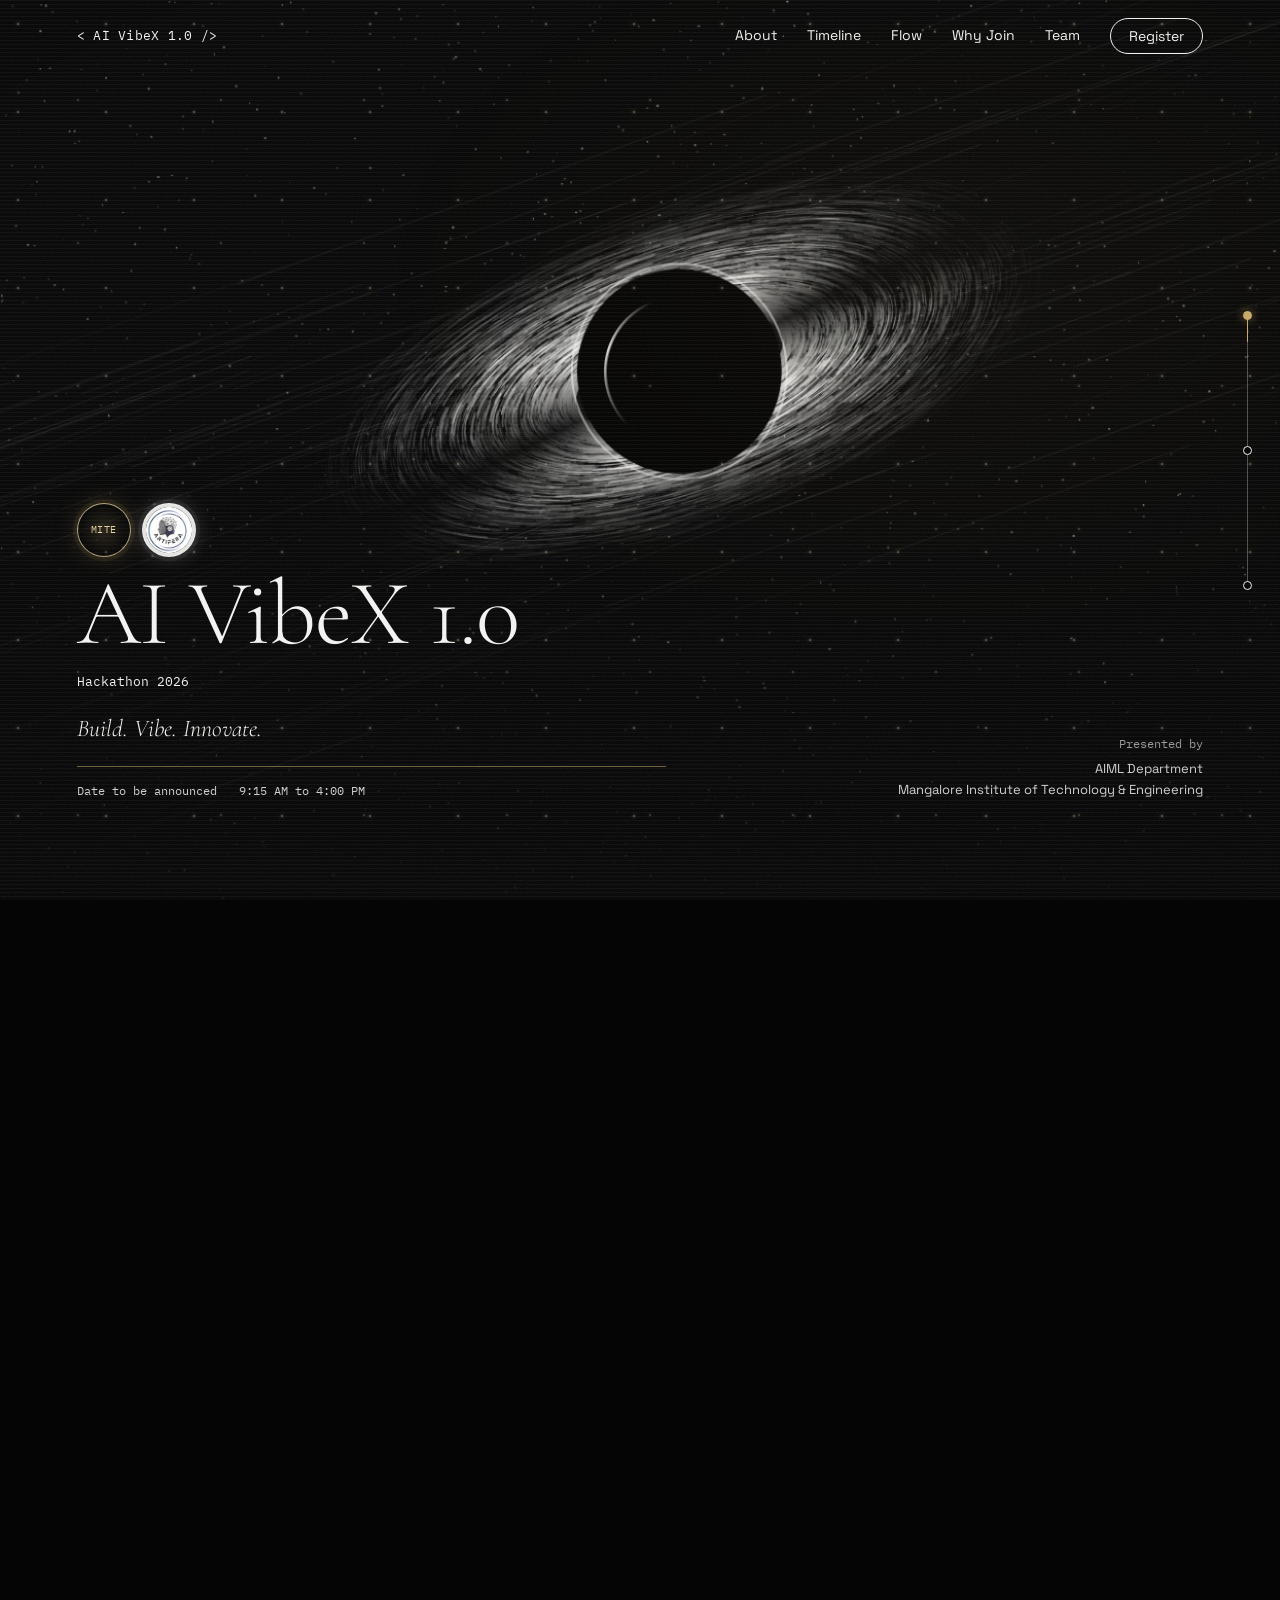
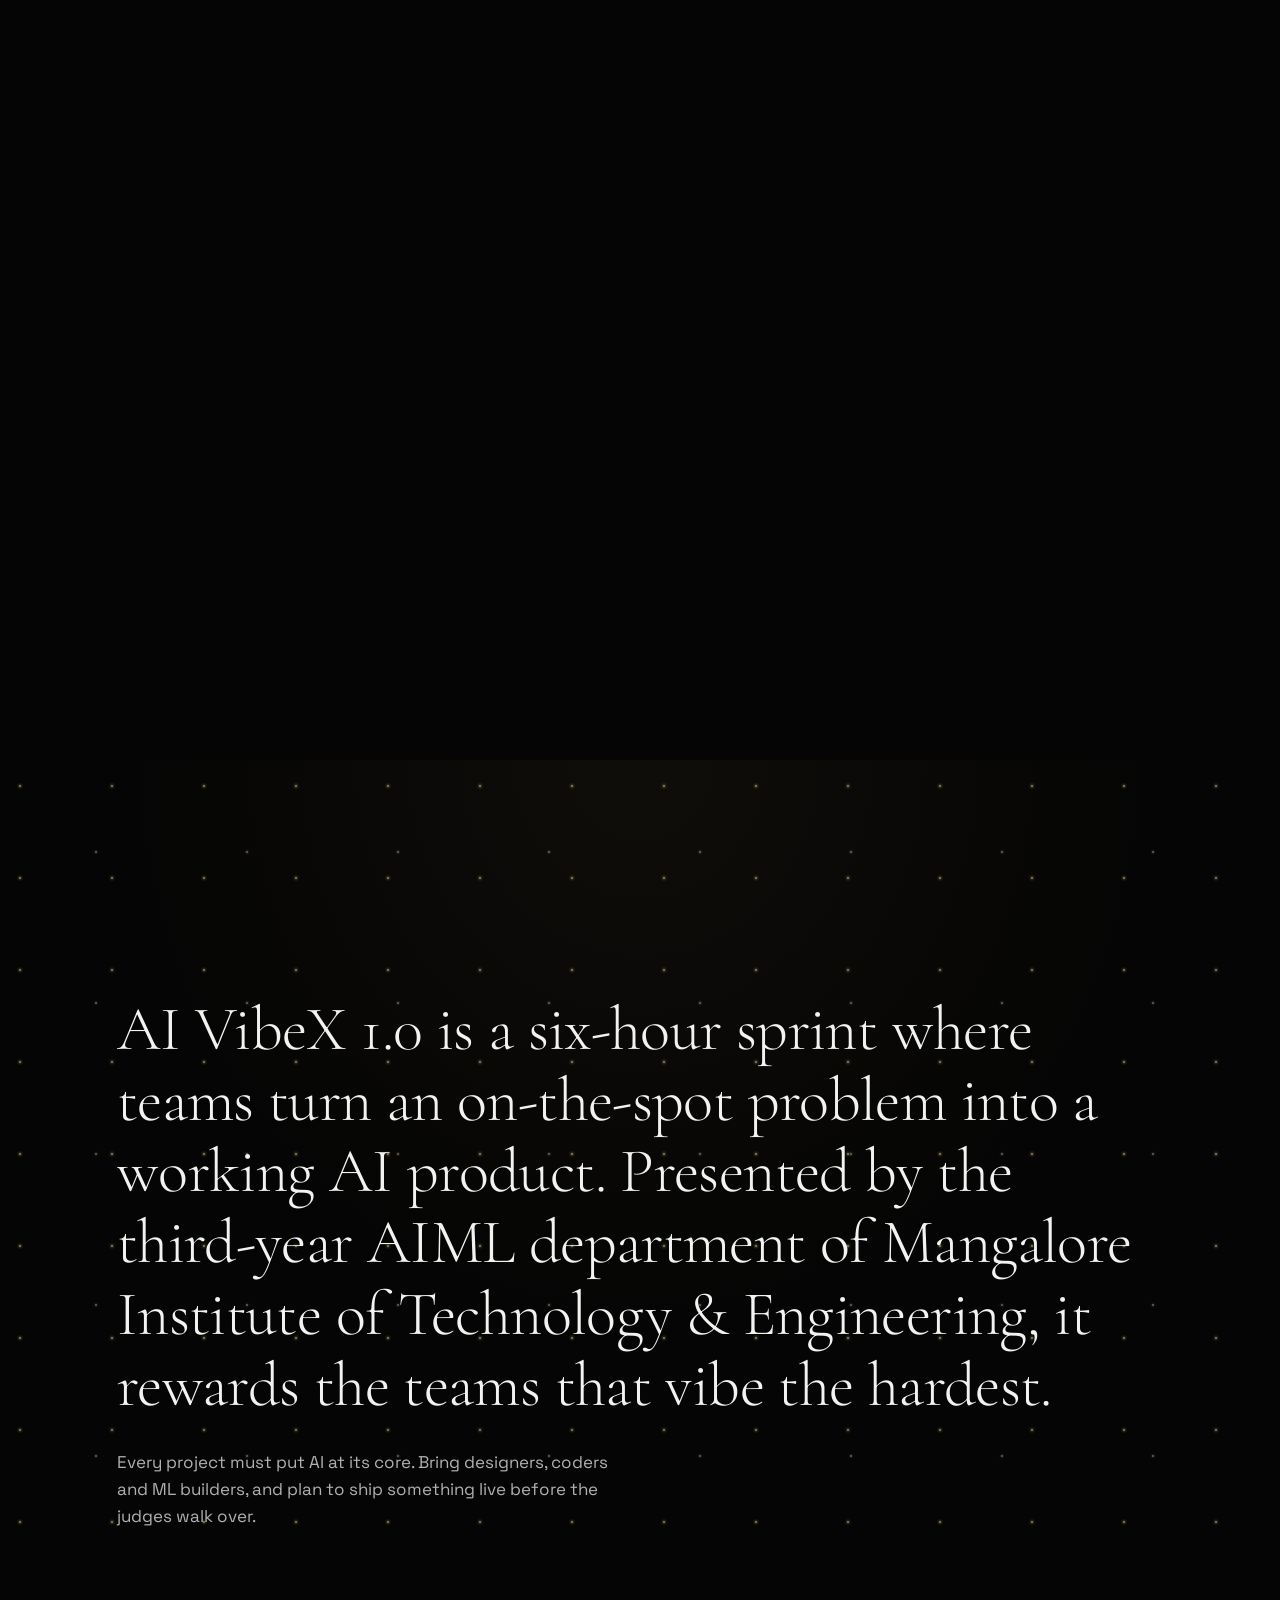
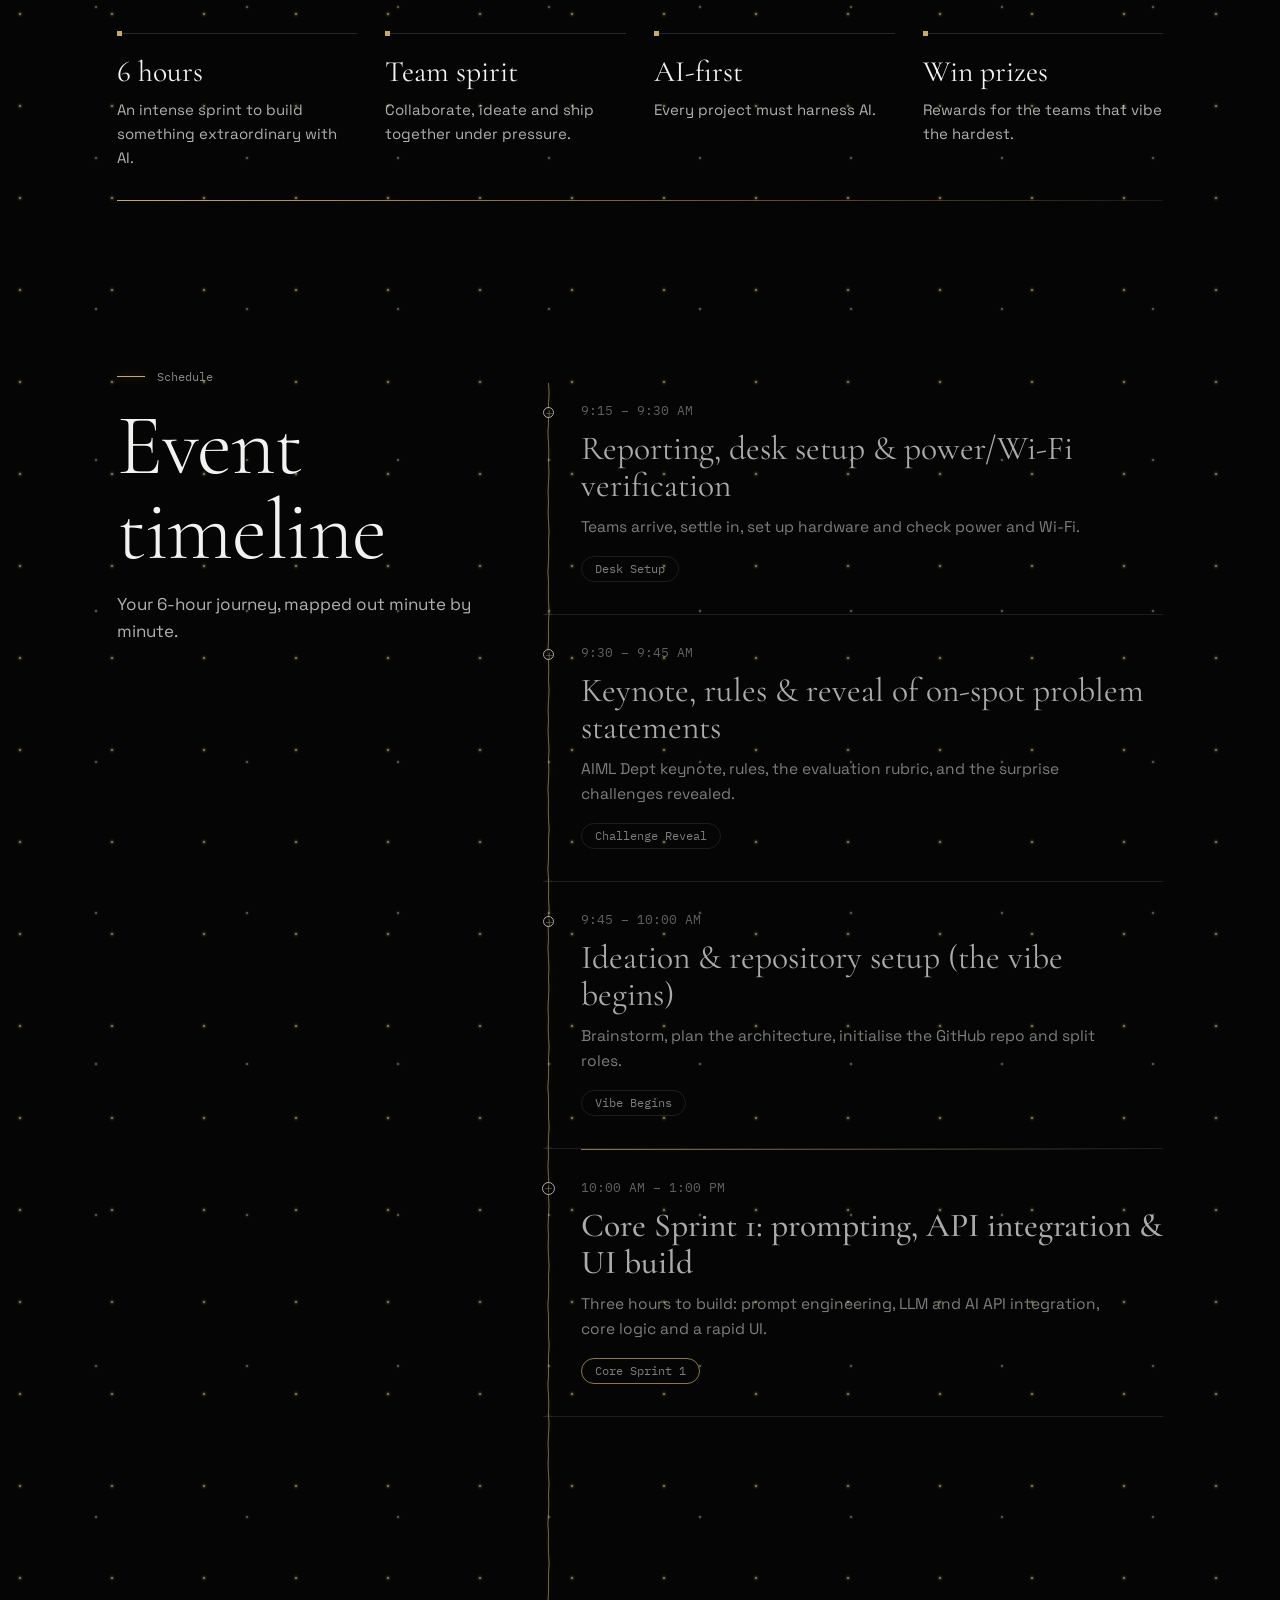
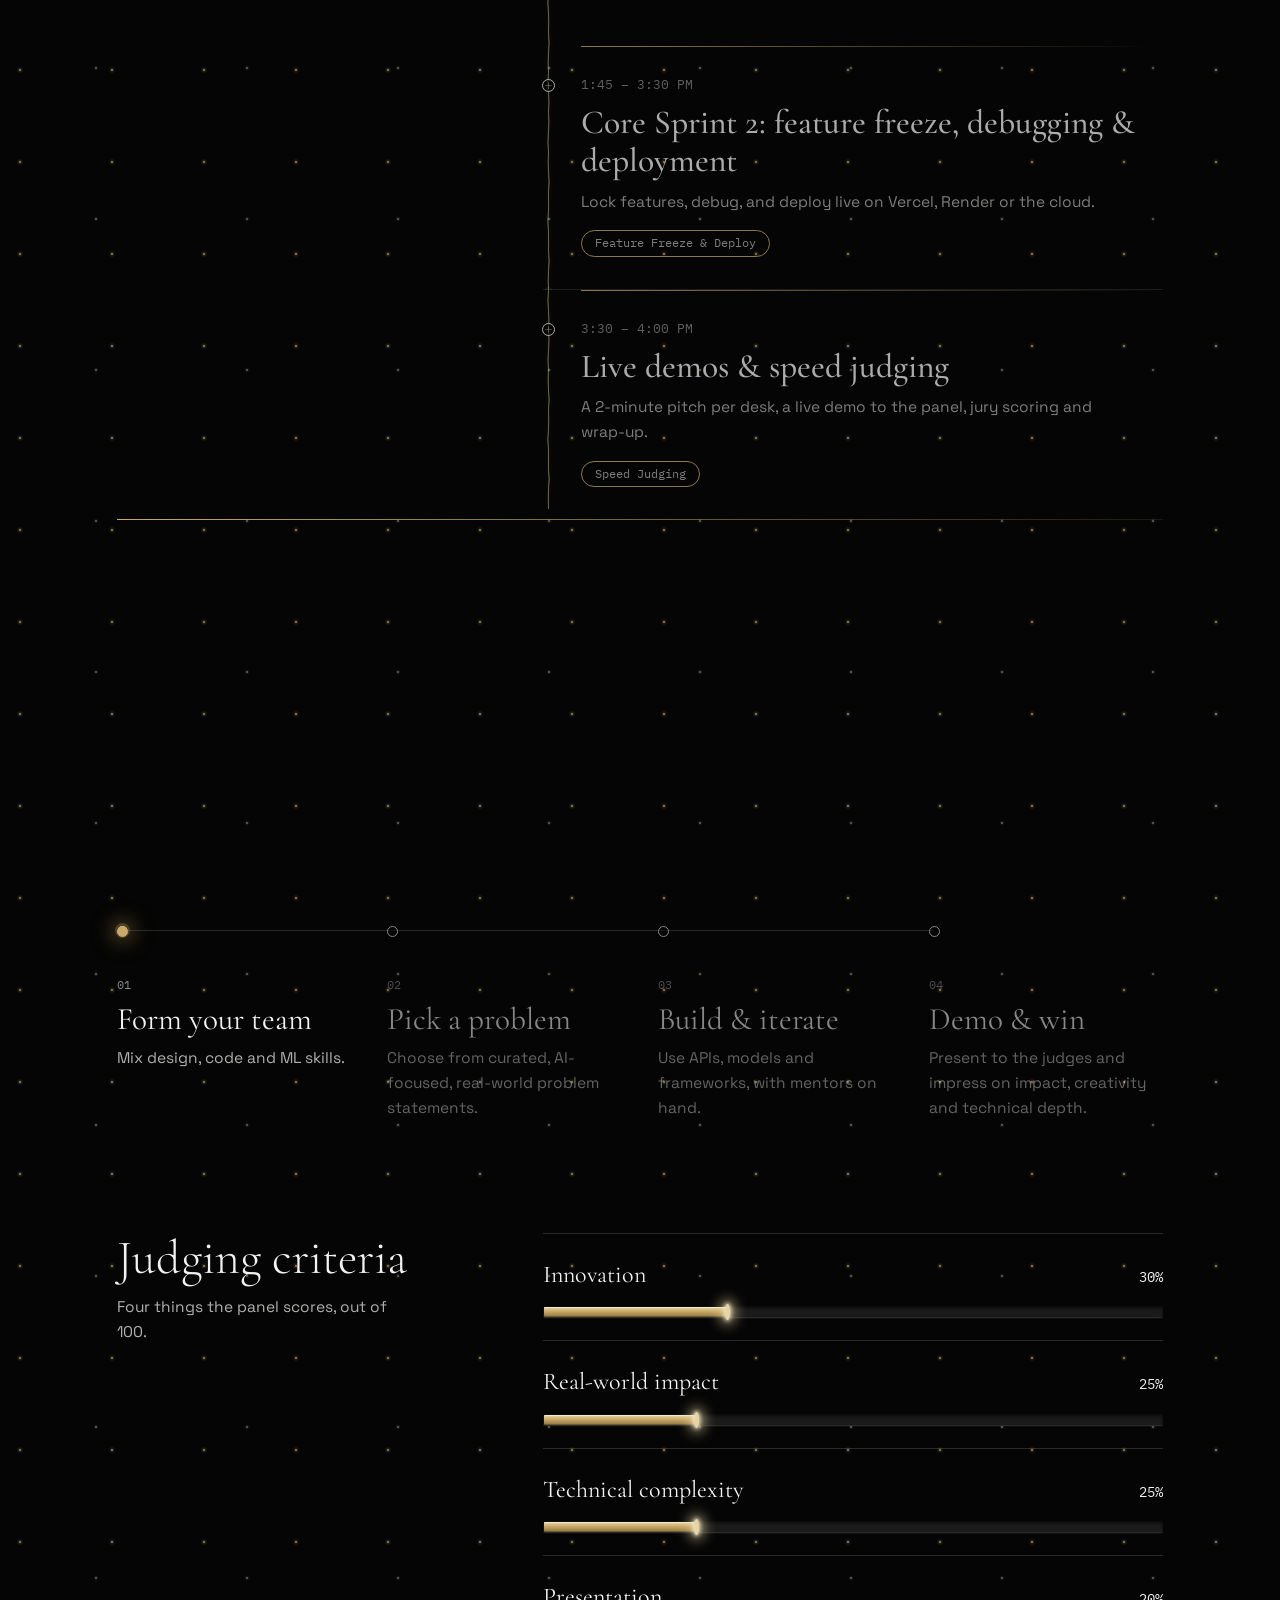
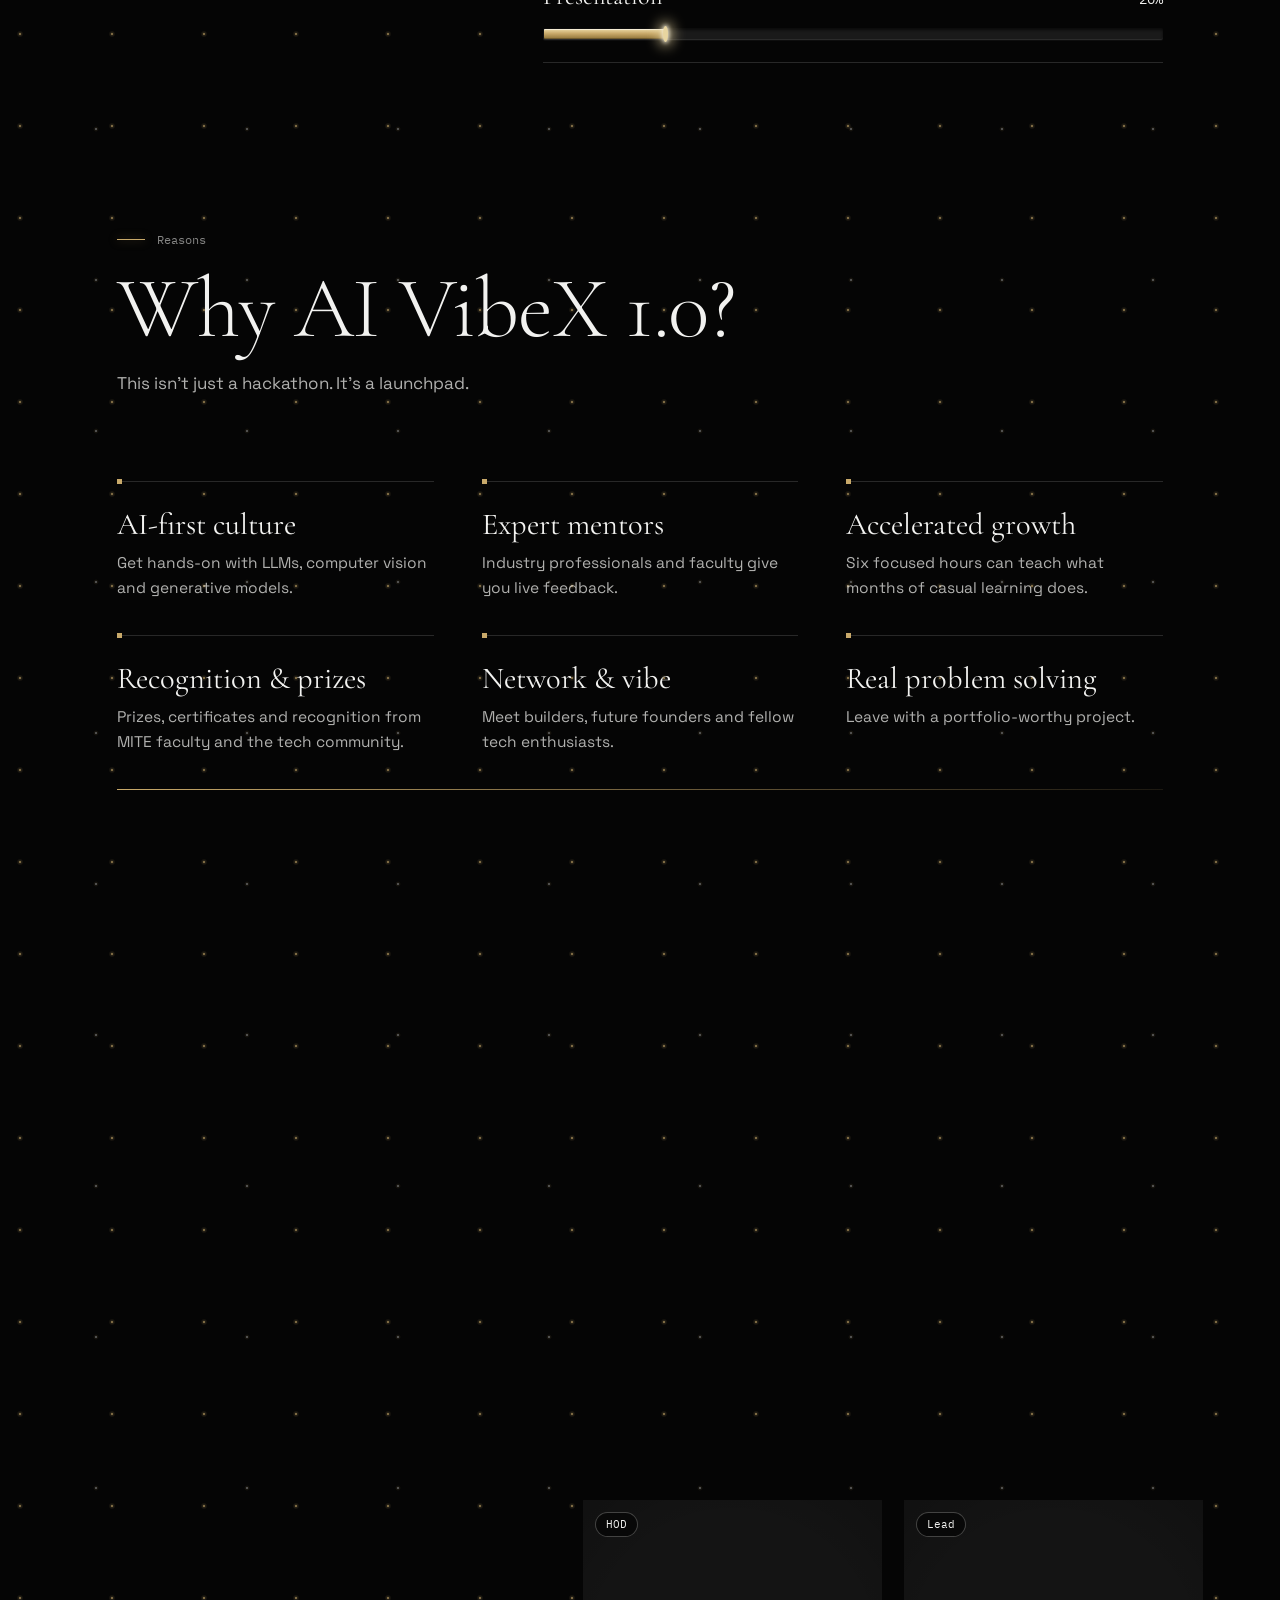
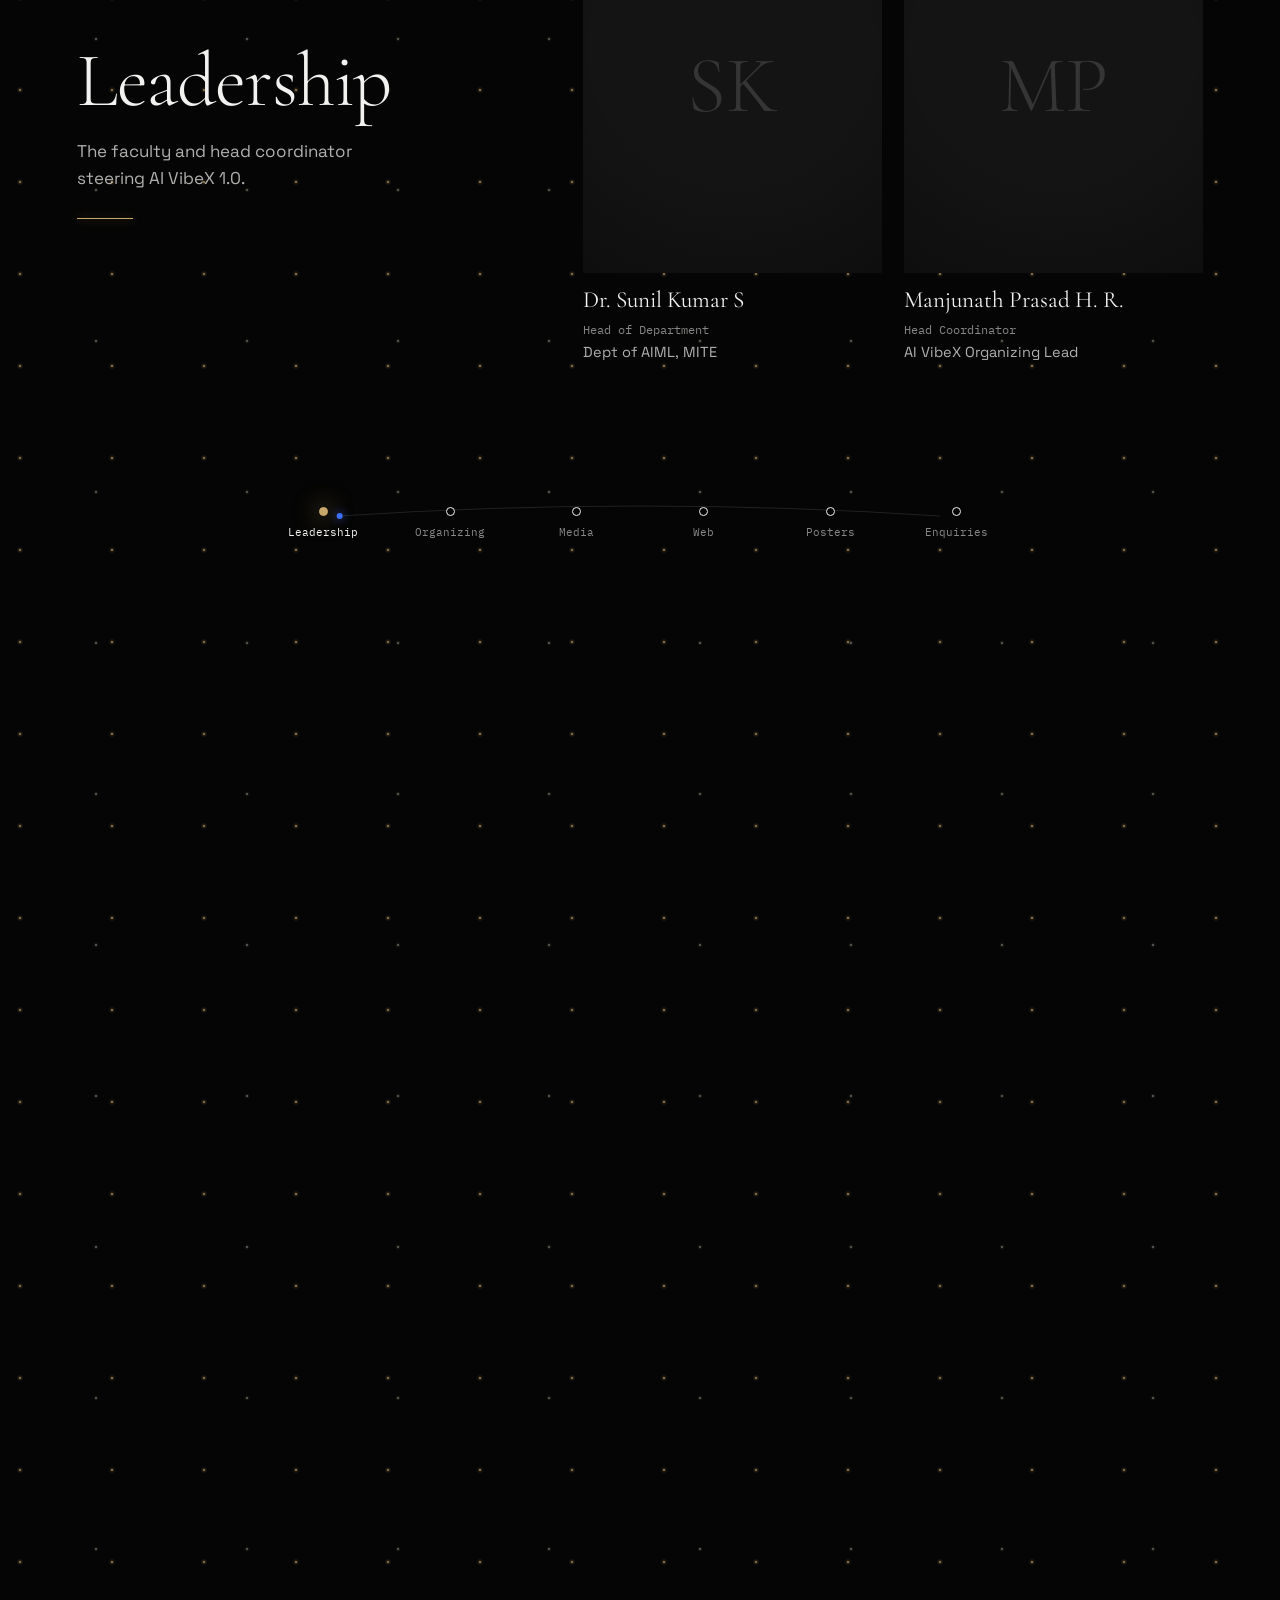
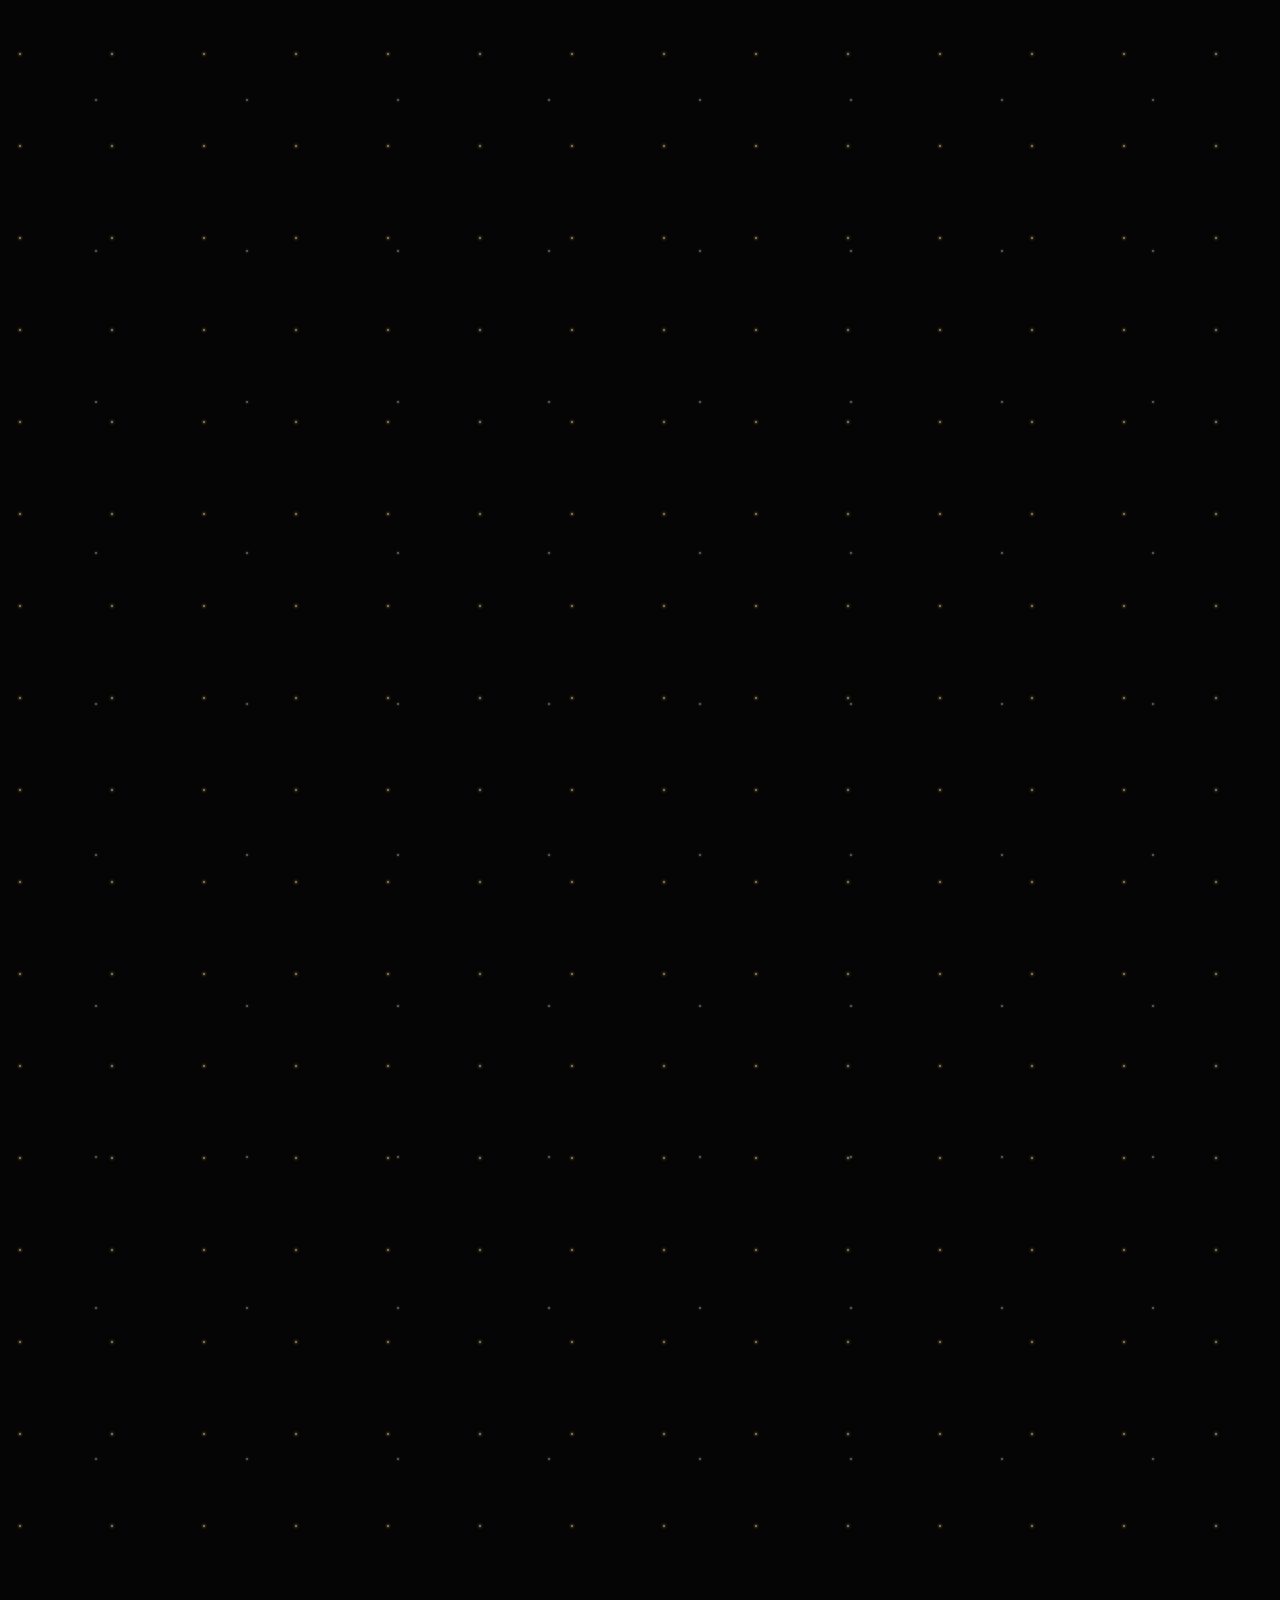
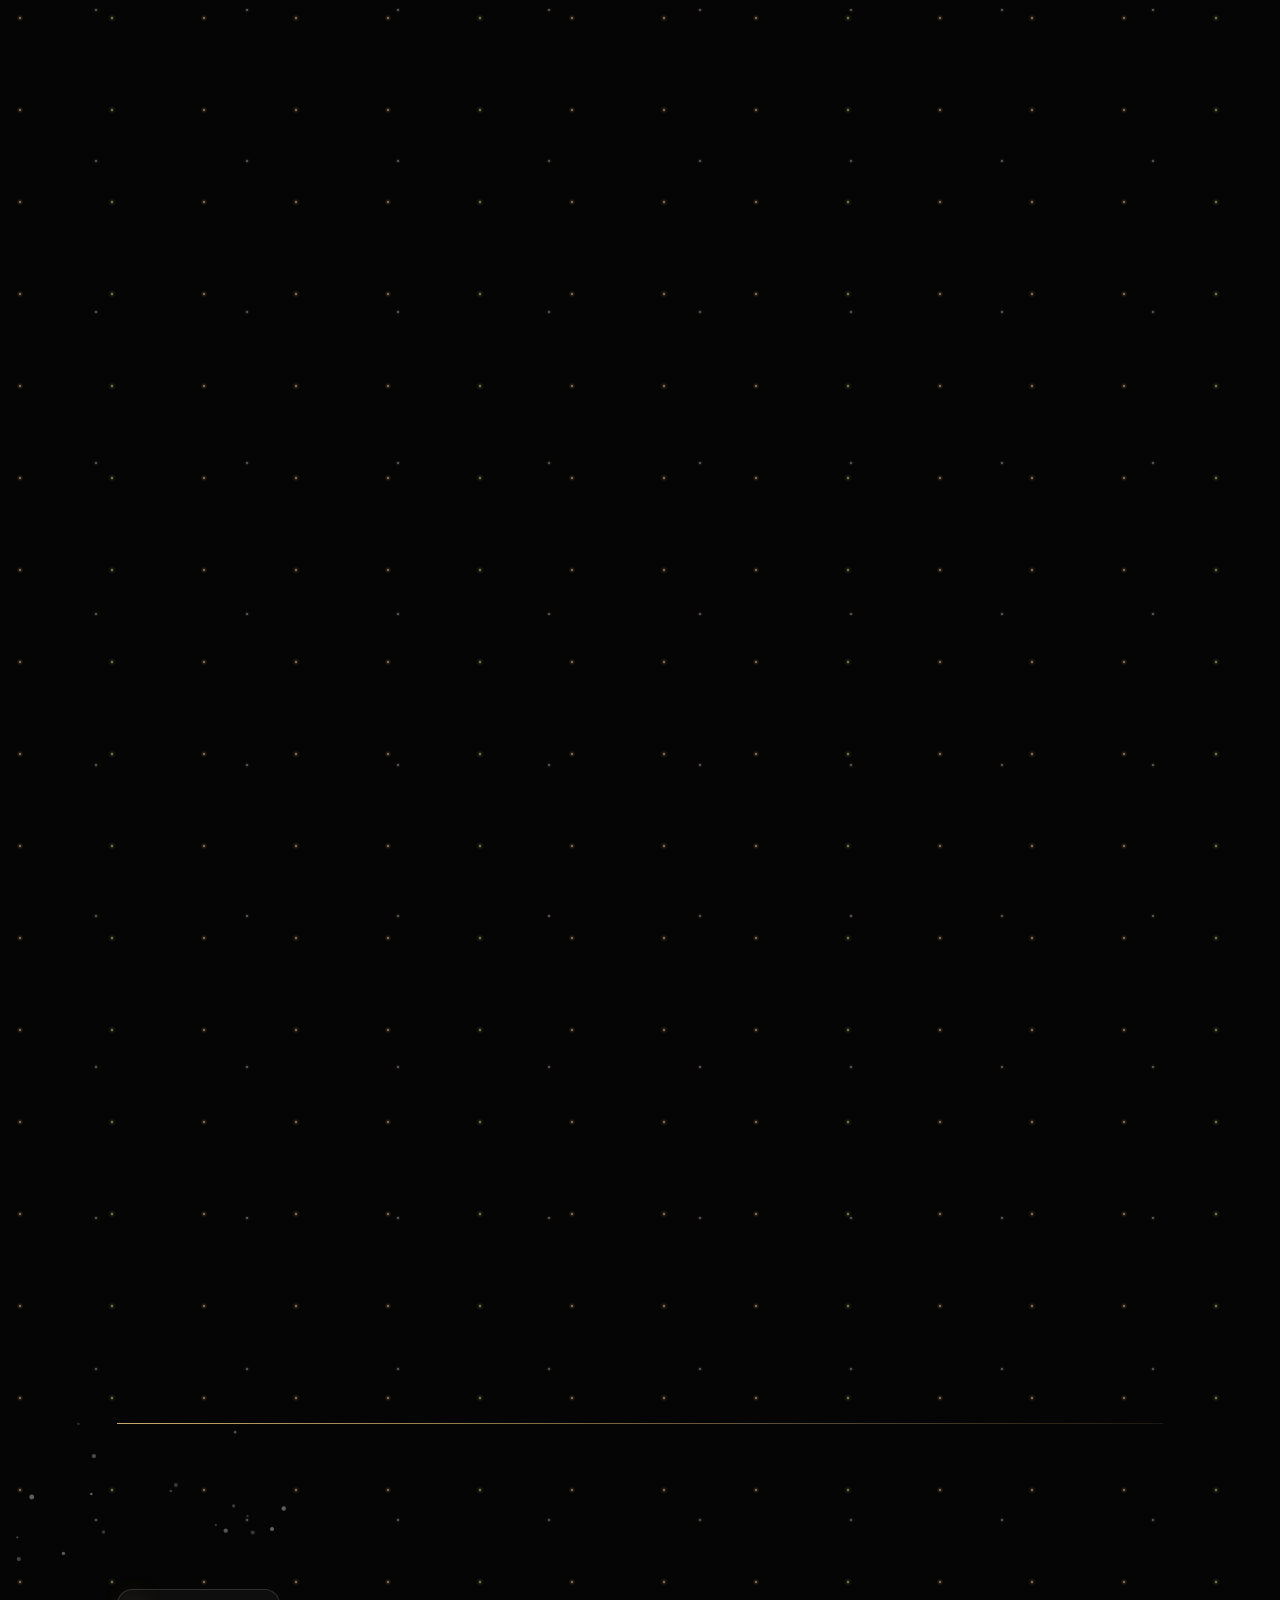
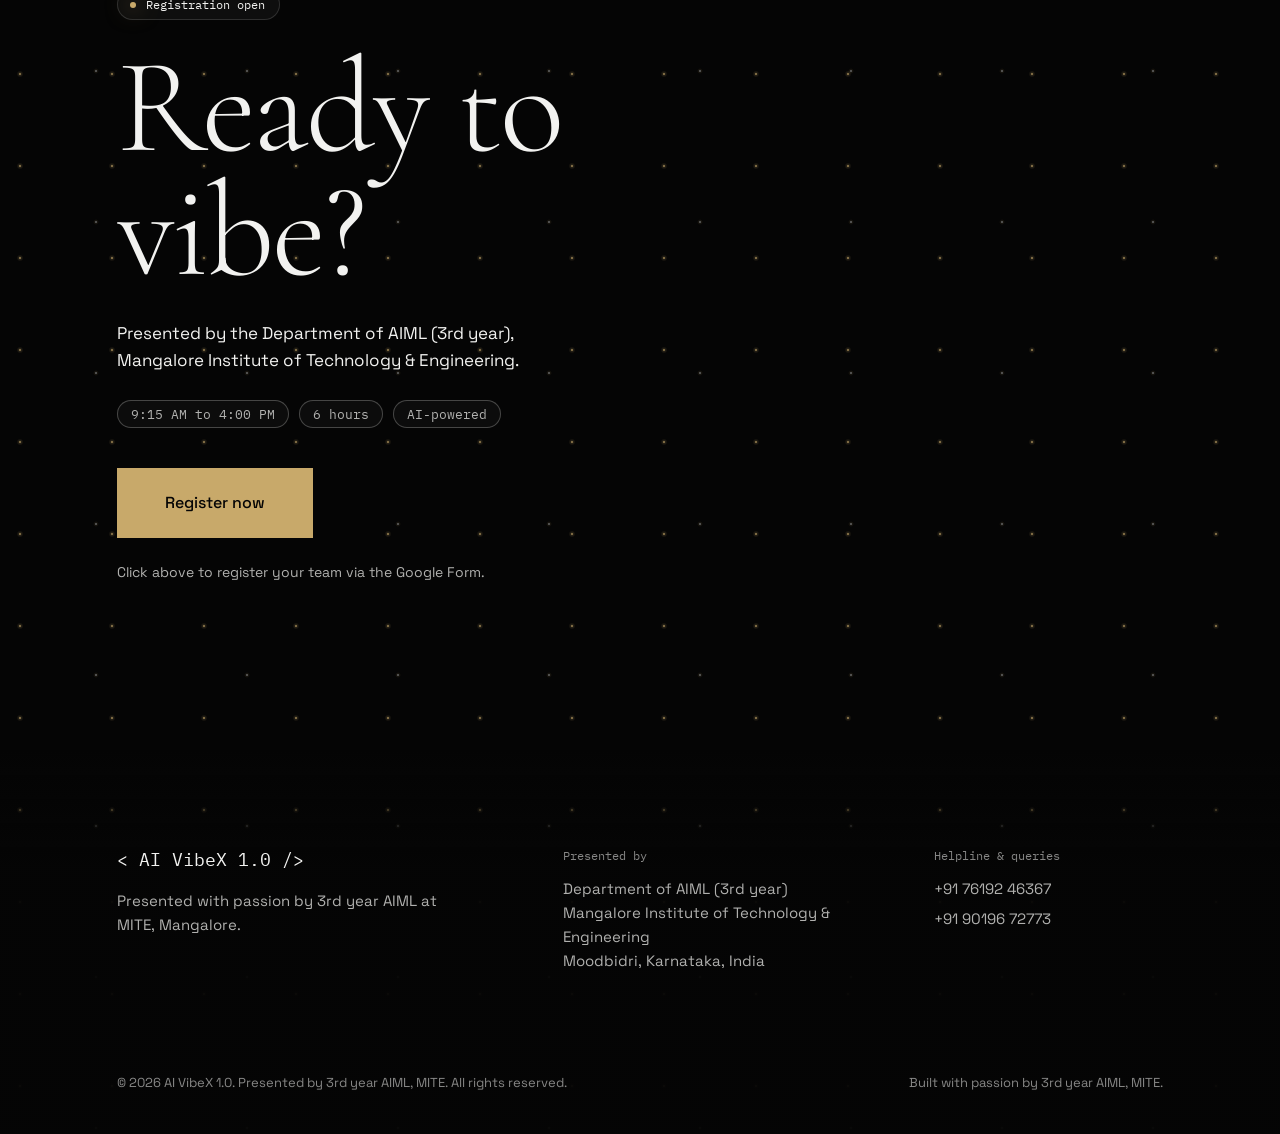
==== index.html @ 1d88310c "Updated Filename" ====
<!DOCTYPE html>
<html lang="en">
<head>
<meta charset="utf-8">
<title>AI VibeX 1.0 | MITE Hackathon</title>
<meta name="description" content="AI VibeX 1.0: the premier AI hackathon by Mangalore Institute of Technology &amp; Engineering. A 6-hour innovation sprint, 9:15 AM to 4:00 PM. Build. Vibe. Innovate.">
<meta name="viewport" content="width=device-width, initial-scale=1, viewport-fit=cover">
<meta name="theme-color" content="#050505">
<link rel="preconnect" href="https://fonts.googleapis.com">
<link rel="preconnect" href="https://fonts.gstatic.com" crossorigin>
<link href="https://fonts.googleapis.com/css2?family=Cormorant+Garamond:ital,wght@0,300;0,400;0,500;1,300;1,400&family=IBM+Plex+Mono:wght@400&family=Space+Grotesk:wght@400;500&display=swap" rel="stylesheet">
<script>if(!matchMedia("(prefers-reduced-motion: reduce)").matches)document.documentElement.classList.add("js");else document.documentElement.classList.add("rm")</script>
<style>
/* ================= DESIGN TOKENS ================= */
:root{
  /* color – dark-first */
  --ink:#F2F2F0; --off:#050505; --paper:#050505; --gold:#C8A96A; --gold-hi:#E8D5A0; --gold-lo:#8F7338;
  --ink-2:rgba(242,242,240,.72); --ink-3:rgba(242,242,240,.55); --hair:rgba(242,242,240,.15);
  --bg-card:#141414; --bg-bar:#1a1a1a;
  /* type */
  --serif:"Cormorant Garamond","Iowan Old Style",Georgia,serif;
  --sans:"Space Grotesk","Helvetica Neue",Arial,sans-serif;
  --mono:"IBM Plex Mono",ui-monospace,Menlo,monospace;
  --t-display:clamp(3.4rem,7.2vw,8rem); --t-h2:clamp(2.7rem,7vw,5.4rem); --t-h3:clamp(1.55rem,3.2vw,2.1rem); --t-body:16px; --t-label:12px;
  /* space */
  --s-1:8px; --s-2:16px; --s-3:24px; --s-4:40px; --s-5:72px; --s-6:128px; --pad:24px;
  --sat:env(safe-area-inset-top,0px); --sab:env(safe-area-inset-bottom,0px);
  /* motion */
  --ease-out:cubic-bezier(.22,.61,.36,1); --ease-io:cubic-bezier(.65,.05,.36,1);
  --d-1:.6s; --d-2:.9s; --d-3:1.2s;
  /* light – tuned to echo accretion disk warmth */
  --glow-sm:0 0 10px rgba(210,175,100,.55); --glow-md:0 0 22px 2px rgba(210,175,100,.5);
  --gold-metal:linear-gradient(to bottom,#EBD9A6 0%,#C8A96A 45%,#8F7338 100%);
}
*{box-sizing:border-box;margin:0;padding:0}
html{height:100%;scroll-padding-top:72px;-webkit-text-size-adjust:100%}
@media (prefers-reduced-motion:no-preference){html{scroll-behavior:smooth}}
body{min-height:100%;background:var(--off);color:var(--ink);font-family:var(--sans);font-size:var(--t-body);line-height:1.6;-webkit-font-smoothing:antialiased;overflow-x:hidden}
body.menu-open{overflow:hidden}
a{color:inherit;text-decoration:none}
button{font:inherit;color:inherit;background:none;border:0;cursor:pointer}
:focus-visible{outline:2px solid currentColor;outline-offset:4px}
.ul{background:linear-gradient(var(--gold),var(--gold)) 0 100%/0 1px no-repeat;transition:background-size var(--d-2) var(--ease-out);padding-bottom:3px}
.ul:hover,.ul:focus-visible{background-size:100% 1px;text-shadow:0 0 18px rgba(210,175,100,.4)}

/* ---- reveal system: bottom-to-top clip wipe ---- */
.js .rv{clip-path:inset(100% 0 0 0);transform:translateY(40px);transition:clip-path var(--d-3) var(--ease-out) var(--d,0s),transform var(--d-3) var(--ease-out) var(--d,0s)}
.js .rv.in{clip-path:inset(-28px);transform:none}
.draw{height:1px;background:linear-gradient(90deg,var(--gold),rgba(200,169,106,.12));transform:scaleX(0);transform-origin:left;transition:transform 1.6s var(--ease-io)}
.draw.in,.rm .draw{transform:scaleX(1)}
.sline{position:absolute;top:0;left:50%;width:min(1200px - 2 * var(--pad),calc(100% - 2 * var(--pad)));margin-left:calc(min(1200px - 2 * var(--pad),calc(100% - 2 * var(--pad))) / -2)}

/* ---- Fixed video background (replaces hands) ---- */
#bgVid{position:fixed;inset:0;z-index:0;width:100%;height:100%;object-fit:cover;pointer-events:none;opacity:0;filter:brightness(.55);transition:opacity 1.2s var(--ease-out)}
#bgVid.vis{opacity:.35}
.rm #bgVid{display:none}
#contentVid{position:fixed;inset:0;z-index:1;width:100%;height:100%;object-fit:cover;pointer-events:none;opacity:0;filter:brightness(.48) saturate(1.12) contrast(1.12);transform:scale(1.035);transition:opacity 1s var(--ease-out);will-change:opacity,transform,filter}
#contentVid.vis{opacity:.55}
.rm #contentVid{display:none}

/* ---- VHS ---- */
.vhs{position:fixed;inset:0;z-index:45;pointer-events:none;mix-blend-mode:screen;overflow:hidden}
.vhs::before{content:"";position:absolute;inset:0;background:repeating-linear-gradient(to bottom,rgba(255,255,255,.04) 0 1px,transparent 1px 4px)}
.vhs .b{position:absolute;left:0;right:0;height:20vh;top:-30vh;background:linear-gradient(to bottom,transparent,rgba(255,255,255,.05) 50%,transparent);animation:drift 13s linear infinite}
.vhs .b::before,.vhs .b::after{content:"";position:absolute;left:0;right:0;height:1px;background:rgba(255,255,255,.07)}
.vhs .b::before{top:42%;transform:translateX(1.5px)}.vhs .b::after{top:58%;transform:translateX(-1.5px);opacity:.6}
.vhs .b:nth-of-type(2){animation-duration:19s;animation-delay:-7s;height:11vh;opacity:.8}
.vhs .b:nth-of-type(3){animation-duration:27s;animation-delay:-15s;height:28vh;opacity:.6}
@keyframes drift{to{transform:translateY(160vh)}}
.vhs .trk{position:absolute;left:0;right:0;height:5px;background:rgba(255,255,255,.08);opacity:0}
.rm .vhs,.rm #fxc{display:none}

/* ---- Shooting star ---- */
.star{position:fixed;z-index:44;pointer-events:none;width:120px;height:1px;opacity:0;
  background:linear-gradient(90deg,rgba(210,180,110,.5),rgba(255,255,255,.7) 30%,transparent 100%);
  transform-origin:left center;border-radius:1px}
@keyframes shoot{0%{opacity:0;transform:translateX(0) translateY(0)}10%{opacity:var(--so,.35)}90%{opacity:var(--so,.35)}100%{opacity:0;transform:translateX(var(--sx,400px)) translateY(var(--sy,200px))}}
.rm .star{display:none}

/* ================= Header ================= */
#hdr{position:fixed;inset:0 0 auto 0;z-index:50;display:flex;align-items:center;justify-content:space-between;
  padding:calc(var(--sat) + 18px) max(var(--pad),env(safe-area-inset-right)) 18px max(var(--pad),env(safe-area-inset-left));
  color:var(--ink);transition:color var(--d-1) var(--ease-out),background-color var(--d-1) var(--ease-out),border-color var(--d-1) var(--ease-out);border-bottom:1px solid transparent}
#hdr.solid{background:rgba(5,5,5,.86);-webkit-backdrop-filter:blur(10px);backdrop-filter:blur(10px);border-bottom-color:var(--hair)}
.mark{font-family:var(--mono);font-size:13px;letter-spacing:.02em}
.links{display:none;gap:30px;font-size:14px;align-items:center}
.links a.reg{display:inline-block;text-align:center;white-space:nowrap;border:1px solid currentColor;padding:6px 18px;border-radius:99px;transition:border-color var(--d-1),box-shadow var(--d-1)}
.links a.reg:hover{border-color:var(--gold);box-shadow:var(--glow-sm);text-shadow:0 0 14px rgba(210,175,100,.35)}
#menuBtn{font-family:var(--mono);font-size:13px;padding:6px 0}
@media(min-width:1000px){.links{display:flex}#menuBtn{display:none}}
#menu{position:fixed;inset:0;z-index:60;background:var(--off);color:var(--ink);display:flex;flex-direction:column;justify-content:center;padding:var(--pad);visibility:hidden;opacity:0;transition:opacity .7s var(--ease-out),visibility 0s .7s}
#menu.open{visibility:visible;opacity:1;transition:opacity .7s var(--ease-out)}
#menu a{display:block;font-family:var(--serif);font-weight:300;font-size:clamp(2.4rem,11vw,3.6rem);line-height:1.25}
#menu .close{position:absolute;top:calc(var(--sat) + 18px);right:var(--pad);font-family:var(--mono);font-size:13px}
#menu .hair{width:40px;height:1px;background:var(--gold);margin:28px 0 14px}
#menu small{font-family:var(--mono);font-size:12px;opacity:.7}

/* ================= Hero ================= */
.hero{position:relative;z-index:1;height:440vh;height:440svh}
.pin{position:sticky;top:0;height:100vh;height:100svh;overflow:hidden}
.stage{position:absolute;inset:0;background:var(--off);overflow:hidden}
.layer{position:absolute;inset:0;will-change:transform,opacity}
.layer canvas{display:block;width:100%;height:100%}
#L2{opacity:0}
/* Hero video layer (scroll-scrubbed) */
#heroVid{position:absolute;inset:0;width:100%;height:100%;object-fit:cover;opacity:0;z-index:2;pointer-events:none}
.pulse{position:absolute;border-radius:50%;pointer-events:none;
  background:conic-gradient(from 0deg,transparent 0 62%,rgba(242,242,240,.9) 80%,transparent 94%);
  -webkit-mask:radial-gradient(circle,transparent calc(50% - 4px),#000 calc(50% - 2px),#000 calc(50% - 1px),transparent 50%);mask:radial-gradient(circle,transparent calc(50% - 4px),#000 calc(50% - 2px),#000 calc(50% - 1px),transparent 50%);filter:blur(.4px)}
@media(prefers-reduced-motion:no-preference){.pulse{animation:spin 11s linear infinite}}
@keyframes spin{to{transform:rotate(360deg)}}
.vig{position:absolute;inset:0;pointer-events:none;background:radial-gradient(120% 95% at 50% 45%,transparent 55%,rgba(0,0,0,.55) 100%)}
.shade{position:absolute;inset:auto 0 0 0;height:50%;pointer-events:none;background:linear-gradient(to top,rgba(5,5,5,.8),transparent)}
.grain{position:absolute;inset:-10%;z-index:3;pointer-events:none;opacity:.04;mix-blend-mode:screen;
  background-image:url("data:image/svg+xml;utf8,<svg xmlns='http://www.w3.org/2000/svg' width='220' height='220'><filter id='n'><feTurbulence type='fractalNoise' baseFrequency='.85' numOctaves='2' stitchTiles='stitch'/><feColorMatrix values='0 0 0 0 1 0 0 0 0 1 0 0 0 0 1 0 0 0 1.2 0'/></filter><rect width='100%' height='100%' filter='url(%23n)'/></svg>");}
@media(prefers-reduced-motion:no-preference){.grain{animation:grain 1s steps(6) infinite}}
@keyframes grain{0%{transform:translate(0,0)}20%{transform:translate(-3%,2%)}40%{transform:translate(2%,-3%)}60%{transform:translate(-2%,-1%)}80%{transform:translate(3%,3%)}100%{transform:translate(0,0)}}

.hero-copy{position:absolute;z-index:5;left:var(--pad);right:var(--pad);bottom:calc(15svh + var(--sab));opacity:0;color:var(--ink)}
.hero-logos{display:flex;align-items:center;gap:11px;margin-bottom:14px}
.hero-logo{display:grid;place-items:center;width:54px;height:54px;flex:0 0 54px;overflow:hidden;border:1px solid rgba(232,213,160,.76);border-radius:50%;color:var(--gold-hi);background:radial-gradient(circle,rgba(200,169,106,.16),rgba(5,5,5,.32) 70%);box-shadow:0 0 0 4px rgba(200,169,106,.08),0 0 24px rgba(200,169,106,.22);font-family:var(--mono);font-size:10px;letter-spacing:.06em}
.hero-logo img{display:block;width:100%;height:100%;object-fit:cover;border-radius:50%}
.hero-logo.assoc{padding:3px;background:rgba(242,242,240,.94);border-color:rgba(242,242,240,.7);box-shadow:0 0 0 4px rgba(242,242,240,.06),0 0 22px rgba(242,242,240,.2)}
.hero-copy h1{font-family:var(--serif);font-weight:300;font-size:clamp(3.4rem,17vw,5rem);line-height:.94;letter-spacing:-.015em}
.hero-copy .sub{font-family:var(--mono);font-size:13px;margin-top:14px}
.hero-copy .tag{font-family:var(--serif);font-style:italic;font-weight:300;font-size:1.5rem;margin-top:22px;line-height:1.2}
.hero-copy .when{margin-top:22px;padding-top:14px;border-top:1px solid rgba(200,169,106,.55);font-family:var(--mono);font-size:12px;line-height:1.7;color:rgba(242,242,240,.85);display:flex;flex-wrap:wrap;gap:2px 22px}
.hero-meta{display:none}
.cue{position:absolute;z-index:5;left:50%;transform:translateX(-50%);bottom:calc(4svh + var(--sab));display:flex;flex-direction:column;align-items:center;gap:10px;font-family:var(--mono);font-size:11px;color:rgba(242,242,240,.8)}
.cue i{display:block;width:1px;height:38px;background:rgba(242,242,240,.25);position:relative;overflow:hidden}
.cue i::after{content:"";position:absolute;left:0;top:-40%;width:1px;height:40%;background:var(--gold)}
@media(prefers-reduced-motion:no-preference){.cue i::after{animation:cue 2.4s var(--ease-out) infinite}}
@keyframes cue{0%{top:-40%}100%{top:110%}}
.line{position:absolute;z-index:5;left:50%;transform:translateX(-50%);width:min(92vw,720px);text-align:center;opacity:0;pointer-events:none}
#line2{bottom:calc(22svh + var(--sab));font-family:var(--serif);font-style:italic;font-weight:300;font-size:clamp(2.2rem,9vw,3.4rem);color:var(--ink);text-shadow:0 0 28px rgba(0,0,0,.65),0 0 6px rgba(0,0,0,.4)}
#line3{bottom:calc(27svh + var(--sab));color:var(--ink)}
#line3 p{font-family:var(--serif);font-weight:400;font-size:clamp(2.1rem,8.5vw,3.2rem);line-height:1.1}
#line3 .acts{display:flex;justify-content:center;gap:16px;margin-top:20px;font-size:14px;font-weight:500}
#line3 .acts a{display:inline-flex;align-items:center;justify-content:center;width:104px;aspect-ratio:1;border:1px solid rgba(242,242,240,.62);border-radius:50%;padding:12px;text-align:center;font-family:var(--mono);font-size:11.5px;line-height:1.35;letter-spacing:.02em;background:rgba(5,5,5,.32);transition:color .35s,border-color .35s,background-color .35s,box-shadow .35s,transform .35s var(--ease-out)}
#line3 .acts a:hover{color:var(--gold-hi);border-color:var(--gold-hi);background:rgba(200,169,106,.08);box-shadow:0 0 18px rgba(232,213,160,.3),inset 0 0 16px rgba(232,213,160,.08);transform:translateY(-3px)}
@media(max-width:520px){#line3 .acts{gap:12px}#line3 .acts a{width:92px}}
.prog{position:absolute;z-index:6;top:50%;right:max(16px,env(safe-area-inset-right));height:30svh;width:9px;transform:translateY(-50%);color:var(--ink);transition:color var(--d-1)}
.prog .rail{position:absolute;left:4px;top:0;bottom:0;width:1px;background:currentColor;opacity:.3}
.prog .fill{position:absolute;left:4px;top:0;bottom:0;width:1px;background:var(--gold);transform:scaleY(0);transform-origin:top}
.prog b{position:absolute;left:0;width:9px;height:9px;border-radius:50%;border:1px solid currentColor;background:var(--off);transition:background-color .5s,border-color .5s,box-shadow .5s}
.prog b.on{background:var(--gold);border-color:var(--gold);box-shadow:var(--glow-sm)}
.prog b:nth-of-type(1){top:-4px}.prog b:nth-of-type(2){top:calc(50% - 4px)}.prog b:nth-of-type(3){top:calc(100% - 4px)}

@media (min-width:1000px) and (min-aspect-ratio:5/4){
  :root{--pad:clamp(32px,6vw,104px)}
  .hero-copy{right:auto;width:min(46vw,640px);bottom:11svh}
  .hero-copy h1{font-size:var(--t-display)}
  .hero-meta{display:block;position:absolute;z-index:5;right:var(--pad);bottom:11svh;text-align:right;font-size:13px;line-height:1.6;color:rgba(242,242,240,.85);opacity:0}
  .hero-meta span{display:block;font-family:var(--mono);font-size:12px;margin-bottom:6px;color:rgba(242,242,240,.62)}
  #line3{left:var(--pad);transform:none;text-align:left;width:min(40vw,560px);bottom:20svh}
  #line3 .acts{justify-content:flex-start}
  .prog{right:28px}
}

/* reduced motion: static hero */
.rm .hero{height:100svh}.rm .pin{position:relative}
.rm .hero-copy,.rm .hero-meta{opacity:1!important}
.rm .shade,.rm .grain,.rm .cue,.rm .prog,.rm #L1,.rm .vig{display:none}
.rm #L2{opacity:0!important}.rm .void-glow{opacity:1;transition:none}.rm #line3{opacity:1;pointer-events:auto}

/* ================= Dark content sections ================= */
/* ---- Dotted gold starfield for dark scenes ---- */
.space-dots{position:absolute;inset:0;z-index:3;pointer-events:none;opacity:.36;
  background-image:radial-gradient(circle at 18px 24px,rgba(232,213,160,.86) 0 1px,rgba(200,169,106,.22) 1.5px,transparent 4px),radial-gradient(circle at 61px 69px,rgba(242,242,240,.48) 0 .75px,rgba(200,169,106,.12) 1.5px,transparent 3.5px),radial-gradient(ellipse at 73% 32%,rgba(200,169,106,.1),transparent 45%);
  background-size:88px 88px,143px 143px,100% 100%;background-position:0 0,17px 31px,0 0;background-repeat:repeat,repeat,no-repeat}
.content{position:relative;z-index:2;color:var(--ink);
  background-image:radial-gradient(circle at 20px 26px,rgba(200,169,106,.62) 0 .9px,rgba(200,169,106,.16) 1.5px,transparent 3.5px),radial-gradient(circle at 67px 73px,rgba(242,242,240,.32) 0 .7px,rgba(200,169,106,.1) 1.4px,transparent 3px),radial-gradient(ellipse at 50% 0,rgba(200,169,106,.055),transparent 62%);
  background-size:92px 92px,151px 151px,100% 78vh;background-position:0 0,29px 19px,50% 0;background-repeat:repeat,repeat,no-repeat}
@media(max-width:700px){.space-dots{opacity:.3;background-size:72px 82px,113px 127px,100% 100%}}
.void-glow{position:absolute;inset:0;z-index:4;pointer-events:none;opacity:0;transition:opacity var(--d-2) var(--ease-out);background:radial-gradient(ellipse at 50% 53%,rgba(242,242,240,.15) 0,rgba(242,242,240,.07) 5%,transparent 20%)}
.void-glow::before{content:"";position:absolute;left:50%;top:53%;width:min(74vw,860px);height:min(31vw,360px);transform:translate(-50%,-50%) rotate(-8deg);border:1px solid rgba(242,242,240,.76);border-radius:50%;box-shadow:0 0 10px rgba(242,242,240,.68),0 0 30px rgba(242,242,240,.32),inset 0 0 22px rgba(242,242,240,.12);filter:blur(.55px)}
.void-glow::after{content:"";position:absolute;left:50%;top:53%;width:min(54vw,620px);height:min(16vw,180px);transform:translate(-50%,-50%) rotate(-8deg);border-radius:50%;background:radial-gradient(ellipse,rgba(242,242,240,.19),rgba(242,242,240,.06) 44%,transparent 76%);filter:blur(18px)}
@media(max-width:700px){.void-glow::before{width:88vw;height:40vw}.void-glow::after{width:70vw;height:28vw}}
.wrap{max-width:1200px;margin:0 auto;padding:0 var(--pad)}
section.s{position:relative;padding:clamp(88px,13vw,168px) 0 0}
.lead{position:absolute;top:0;left:50%;width:1px;height:20svh;background:linear-gradient(to bottom,var(--gold),var(--gold-hi));box-shadow:var(--glow-sm);transform:scaleY(0);transform-origin:top;transition:transform 1.4s var(--ease-io)}
.lead.in,.rm .lead{transform:scaleY(1)}
.sh .lab{display:flex;align-items:center;gap:12px;font-family:var(--mono);font-size:var(--t-label);color:var(--ink-3)}
.sh .lab::before{content:"";width:28px;height:1px;background:var(--gold);box-shadow:var(--glow-sm)}
.sh h2{font-family:var(--serif);font-weight:300;font-size:var(--t-h2);line-height:.98;letter-spacing:-.015em;margin-top:18px}
.sh p.sub{margin-top:18px;max-width:34ch;color:var(--ink-2);font-size:17px}

/* About */
#about{padding-top:clamp(150px,26svh,260px)}
.about-t{font-family:var(--serif);font-weight:300;font-size:clamp(1.95rem,5vw,3.9rem);line-height:1.14;letter-spacing:-.01em;max-width:24em;
  background:linear-gradient(100deg,var(--ink) 0 40%,#C8A96A 50%,var(--ink) 60% 100%);background-size:300% 100%;background-position:100% 0;-webkit-background-clip:text;background-clip:text;-webkit-text-fill-color:transparent;color:transparent}
.about-t.in{animation:shim 3.2s var(--ease-io) .3s 1 forwards}
@keyframes shim{from{background-position:100% 0}to{background-position:0% 0}}
.rm .about-t{background:none;-webkit-text-fill-color:var(--ink);color:var(--ink)}
.about-p{margin-top:28px;max-width:46ch;color:var(--ink-2);font-size:17px}
.hl{display:grid;grid-template-columns:1fr;margin-top:clamp(56px,8vw,104px)}
.hl>div{position:relative;border-top:1px solid var(--hair);padding:22px 0 30px;transition:border-color var(--d-2),box-shadow var(--d-2)}
.hl>div::before{content:"";position:absolute;left:0;top:-3px;width:5px;height:5px;background:var(--gold);transition:box-shadow var(--d-2),transform var(--d-2) var(--ease-out)}
.hl>div:hover{border-top-color:var(--gold)}.hl>div:hover::before{box-shadow:var(--glow-md);transform:scale(1.6)}
.hl h3{font-family:var(--serif);font-weight:400;font-size:1.85rem;line-height:1.1}
.hl p{margin-top:10px;font-size:15px;color:var(--ink-2);max-width:30ch}
@media(min-width:760px){.hl{grid-template-columns:repeat(4,1fr);column-gap:28px}}

/* Timeline – bohemian ornamental gold line */
.tl-grid{display:grid;gap:44px}
@media(min-width:900px){.tl-grid{grid-template-columns:4fr 7fr;gap:72px}.tl-side{position:sticky;top:120px;align-self:start}}
.tl{position:relative;list-style:none;margin-top:6px}
.tl::before{content:"";position:absolute;left:5px;top:10px;bottom:10px;width:1px;background:var(--hair)}
/* bohemian wobble line overlay */
.tl-line{position:absolute;left:0;top:10px;bottom:10px;width:11px;pointer-events:none;overflow:visible}
.tl-line svg{width:11px;height:100%;overflow:visible}
.tl-line path{fill:none;stroke:var(--gold);stroke-width:.8;opacity:.6;filter:drop-shadow(0 0 3px rgba(200,169,106,.4))}
.tl-fill{position:absolute;left:5px;top:10px;bottom:10px;width:1px;background:linear-gradient(to bottom,var(--gold),var(--gold-hi));box-shadow:var(--glow-sm);transform:scaleY(0);transform-origin:top}
.tl li{position:relative;padding:0 0 0 38px;border-bottom:1px solid var(--hair);opacity:.7;transition:opacity var(--d-2) var(--ease-out)}
.tl li.cur{opacity:1}
.tl li:last-child{border-bottom:0}
.tl .row{padding:28px 0 32px;transition:transform var(--d-2) var(--ease-out)}
.tl li.cur .row{transform:translateX(6px)}
/* bohemian ornamental dots */
.tl .dot{position:absolute;left:0;top:34px;width:11px;height:11px;border-radius:50%;border:1px solid var(--ink);background:var(--off);transition:background-color var(--d-2),border-color var(--d-2),box-shadow var(--d-2)}
.tl .dot::before,.tl .dot::after{content:"";position:absolute;background:var(--gold);opacity:.5;border-radius:1px}
.tl .dot::before{width:7px;height:1px;left:2px;top:5px}
.tl .dot::after{width:1px;height:7px;left:5px;top:2px}
.tl li.on .dot{background:var(--gold);border-color:var(--gold);box-shadow:0 0 0 4px rgba(200,169,106,.22),var(--glow-md)}
.tl li.on .dot::before,.tl li.on .dot::after{opacity:0}
.tl li.core .dot{width:13px;height:13px;left:-1px;top:33px}
.tl li.core .row{border-top:1px solid transparent}
.tl li.core::before{content:"";position:absolute;left:38px;right:0;top:0;height:1px;background:linear-gradient(90deg,var(--gold),transparent)}
/* tiny filigree flourish between entries */
.tl li::after{content:"";position:absolute;left:2px;bottom:-1px;width:7px;height:5px;
  background:url("data:image/svg+xml;utf8,<svg xmlns='http://www.w3.org/2000/svg' viewBox='0 0 7 5'><path d='M0 5Q3.5 0 7 5' fill='none' stroke='%23C8A96A' stroke-width='.5' opacity='.45'/></svg>") center/contain no-repeat}
.tl li:last-child::after{display:none}
.tl time{font-family:var(--mono);font-size:13px;color:var(--ink-3);display:block}
.tl h3{font-family:var(--serif);font-weight:400;font-size:var(--t-h3);line-height:1.12;margin-top:8px}
.tl li.core h3{font-weight:500}
.tl p{margin-top:10px;color:var(--ink-2);font-size:15.5px;max-width:52ch}
.chip{display:inline-block;margin-top:16px;border:1px solid var(--hair);border-radius:99px;padding:3px 13px;font-family:var(--mono);font-size:11.5px;color:var(--ink-2);transition:border-color var(--d-2),box-shadow var(--d-2)}
.tl li.core .chip,.tl li.cur .chip{border-color:var(--gold)}
.tl li.cur .chip{box-shadow:var(--glow-sm)}

/* Flow */
.sw{position:relative;margin-top:clamp(40px,6vw,72px)}
.frail{position:absolute;left:5px;top:8px;bottom:36px;width:1px;--pf:0}
.frail .tk{position:absolute;inset:0;background:var(--hair)}
.frail .fl{position:absolute;inset:0;background:linear-gradient(to bottom,var(--gold),var(--gold-hi));transform:scaleY(var(--pf));transform-origin:top;overflow:hidden}
.frail .fl::after{content:"";position:absolute;left:0;right:0;height:60px;background:linear-gradient(to bottom,transparent,rgba(255,255,255,.9),transparent);animation:travV 2.8s var(--ease-io) infinite}
@keyframes travV{from{top:-60px}to{top:100%}}
.frail .hd{position:absolute;left:-4px;top:calc(var(--pf) * 100%);width:9px;height:9px;margin-top:-4px;border-radius:50%;background:var(--gold-hi);box-shadow:0 0 0 3px rgba(200,169,106,.25),var(--glow-md)}
.steps{list-style:none;display:grid;gap:0;position:relative}
.steps li{position:relative;padding:0 0 38px 44px;opacity:.55;transition:opacity var(--d-2) var(--ease-out)}
.steps li.on{opacity:1}
.steps li::after{content:"";position:absolute;left:1px;top:14px;width:9px;height:9px;border-radius:50%;background:var(--off);border:1px solid var(--ink);transition:background-color var(--d-2),border-color var(--d-2),box-shadow var(--d-2)}
.steps li.on::after{background:var(--gold);border-color:var(--gold);box-shadow:var(--glow-md)}
.steps .n{font-family:var(--mono);font-size:12px;color:var(--ink-3)}
.steps h3{font-family:var(--serif);font-weight:400;font-size:1.95rem;line-height:1.1;margin-top:6px}
.steps p{margin-top:10px;color:var(--ink-2);font-size:15.5px;max-width:30ch}
@media(min-width:900px){
  .frail{left:5px;right:calc((100% - 108px)/4 - 5px);top:5px;bottom:auto;width:auto;height:1px}
  .frail .fl{transform:scaleX(var(--pf));transform-origin:left}
  .frail .fl::after{top:0;bottom:0;left:auto;right:auto;width:80px;height:auto;animation:travH 2.8s var(--ease-io) infinite}
  @keyframes travH{from{left:-80px}to{left:100%}}
  .frail .fl::after{background:linear-gradient(to right,transparent,rgba(255,255,255,.9),transparent)}
  .frail .hd{left:calc(var(--pf) * 100%);top:0;margin-left:-4px;margin-top:-4px}
  .steps{grid-template-columns:repeat(4,1fr);column-gap:36px}
  .steps li{padding:46px 0 0}
  .steps li::after{left:0;top:1px}
}
/* Judging criteria – dark surface re-tone */
.crit{margin-top:clamp(64px,9vw,112px);display:grid;gap:34px}
@media(min-width:900px){.crit{grid-template-columns:4fr 7fr;gap:72px}}
.crit h3{font-family:var(--serif);font-weight:300;font-size:clamp(2rem,4vw,3rem);line-height:1.05}
.crit .sub{margin-top:12px;color:var(--ink-2);font-size:15.5px;max-width:30ch}
.bars{list-style:none}
.bars li{display:grid;grid-template-columns:1fr auto;align-items:baseline;gap:12px 16px;padding:22px 0;border-top:1px solid var(--hair)}
.bars li:last-child{border-bottom:1px solid var(--hair)}
.bars b{font-family:var(--serif);font-weight:400;font-size:1.5rem}
.bars span{font-family:var(--mono);font-size:14px;color:var(--ink);min-width:3ch;text-align:right}
.bars .tr{grid-column:1/-1;height:12px;position:relative;background:var(--bg-bar);border-radius:2px;box-shadow:inset 0 2px 3px rgba(0,0,0,.6),inset 0 -1px 0 rgba(255,255,255,.08),0 1px 0 rgba(255,255,255,.04)}
.bars .tr i{position:absolute;left:1px;top:1px;bottom:1px;width:0;border-radius:1px;background:var(--gold-metal);box-shadow:inset 0 1px 0 rgba(255,255,255,.55),inset 0 -1px 0 rgba(0,0,0,.25);overflow:visible}
.bars .tr i::before{content:"";position:absolute;inset:0;border-radius:1px;overflow:hidden;background:linear-gradient(100deg,transparent 35%,rgba(255,255,255,.75) 50%,transparent 65%) -150% 0/60% 100% no-repeat}
.bars .tr.sweep i::before{animation:bsweep 1.6s var(--ease-io) .1s 1 forwards}
@keyframes bsweep{to{background-position:260% 0}}
.bars .tr i::after{content:"";position:absolute;right:-2px;top:-3px;bottom:-3px;width:5px;border-radius:50%;background:var(--gold-hi);box-shadow:0 0 14px 4px rgba(232,213,160,.85),0 0 4px 1px #fff;opacity:0;transition:opacity .5s}
.bars .tr.go i::after{opacity:1}
.rm .bars .tr i::after{opacity:1}

/* Why */
.why{display:grid;grid-template-columns:1fr;margin-top:clamp(44px,7vw,84px)}
.why>div{position:relative;border-top:1px solid var(--hair);padding:26px 0 34px;transition:transform var(--d-2) var(--ease-out),border-color var(--d-2),box-shadow var(--d-2)}
.why>div::before{content:"";position:absolute;left:0;top:-3px;width:5px;height:5px;background:var(--gold);transition:box-shadow var(--d-2),transform var(--d-2) var(--ease-out)}
.why>div:hover{transform:translateY(-4px);border-top-color:var(--gold);box-shadow:0 -1px 0 var(--gold),0 -8px 18px -10px rgba(200,169,106,.8)}
.why>div:hover::before{box-shadow:var(--glow-md);transform:scale(1.6)}
.why h3{font-family:var(--serif);font-weight:400;font-size:1.9rem;line-height:1.1}
.why p{margin-top:10px;color:var(--ink-2);font-size:15.5px;max-width:36ch}
@media(min-width:760px){.why{grid-template-columns:repeat(2,1fr);column-gap:64px}}
@media(min-width:1000px){.why{grid-template-columns:repeat(3,1fr);column-gap:48px}}

/* ---- Team: pinned horizontal scroller ---- */
.teams{position:relative;height:calc(100svh + (var(--n) - 1) * 90svh);margin-top:clamp(56px,8vw,96px)}
.tpin{position:sticky;top:0;height:100svh;overflow:hidden}
.track{display:flex;height:100%;width:calc(var(--n) * 100vw);will-change:transform}
.panel{flex:0 0 100vw;height:100%;padding:clamp(92px,14svh,140px) var(--pad) clamp(84px,12svh,120px);display:flex;align-items:center}
.pn{width:100%;max-width:1200px;margin:0 auto;display:grid;grid-template-columns:5fr 7fr;gap:clamp(32px,5vw,80px);align-items:center}
.ptext h3{font-family:var(--serif);font-weight:300;font-size:clamp(2.6rem,6vw,6rem);line-height:.95;letter-spacing:-.015em}
.ptext.long h3{font-size:clamp(2.2rem,4.4vw,4.4rem)}
.ptext p{margin-top:20px;color:var(--ink-2);font-size:17px;max-width:30ch}
.ptext .help{margin-top:20px;display:grid;gap:4px;font-size:15px;font-weight:500}
.ptext .gl{display:block;width:56px;height:1px;background:var(--gold);box-shadow:var(--glow-sm);margin-top:26px}
.pcards{display:grid;gap:22px;grid-template-columns:repeat(var(--c),1fr)}
.panel .card{opacity:0;transform:translateY(30px);transition:opacity var(--d-3) var(--ease-out) var(--d,0s),transform var(--d-3) var(--ease-out) var(--d,0s)}
.panel.act .card,.rm .panel .card{opacity:1;transform:none}
/* Orbital arc team progress */
.tprog{position:absolute;z-index:5;left:50%;bottom:calc(3.5svh + var(--sab));transform:translateX(-50%);width:min(760px,86vw);display:flex}
.tprog .orbit-wrap{position:absolute;left:calc(100% / 12);right:calc(100% / 12);top:-6px;height:20px;pointer-events:none}
.tprog .orbit-wrap svg{width:100%;height:100%;overflow:visible}
.tprog .orbit-rail{fill:none;stroke:var(--hair);stroke-width:.8}
.tprog .orbit-fill{fill:none;stroke:var(--gold);stroke-width:1;filter:drop-shadow(0 0 4px rgba(200,169,106,.5));stroke-dasharray:1000;stroke-dashoffset:1000;transition:stroke-dashoffset .6s var(--ease-out)}
.tprog .craft{r:3;fill:#3a6fff;filter:drop-shadow(0 0 5px rgba(58,111,255,.8));transition:cx .6s var(--ease-out),cy .6s var(--ease-out)}
@media(prefers-reduced-motion:no-preference){.tprog .craft{animation:craftPulse 2s ease-in-out infinite}}
@keyframes craftPulse{0%,100%{opacity:1}50%{opacity:.5}}
.tprog button{flex:1;display:flex;flex-direction:column;align-items:center;gap:8px;font-family:var(--mono);font-size:11px;color:var(--ink-3);position:relative}
.tprog b{width:9px;height:9px;border-radius:50%;border:1px solid var(--ink);background:var(--off);transition:all var(--d-1)}
.tprog button.on{color:var(--ink)}.tprog button.on b{background:var(--gold);border-color:var(--gold);box-shadow:var(--glow-md)}
.tprog span{white-space:nowrap}
@media(max-width:899px){
  .teams{height:auto}.tpin{position:relative;height:auto;overflow:visible}
  .track{width:auto;overflow-x:auto;scroll-snap-type:x mandatory;transform:none!important;-webkit-overflow-scrolling:touch;scrollbar-width:none;padding:0 0 12px}
  .track::-webkit-scrollbar{display:none}
  .panel{flex:0 0 88vw;height:auto;scroll-snap-align:center;padding:28px 12px 28px 0;display:block}
  .panel:first-child{padding-left:var(--pad)}
  .pn{grid-template-columns:1fr;gap:28px}
  .pcards{grid-template-columns:repeat(2,1fr);gap:16px}
  .pcards.one{grid-template-columns:1fr}
  .panel .card{opacity:1;transform:none}
  .tprog{position:relative;left:auto;bottom:auto;transform:none;margin:8px auto 0}
  .tprog span{display:none}
}
.rm .teams{height:auto}.rm .tpin{position:relative;height:auto;overflow:visible}
.rm .track{width:auto;overflow-x:auto;scroll-snap-type:x mandatory;transform:none!important}
.rm .panel{flex:0 0 88vw;height:auto;scroll-snap-align:center;display:block;padding:28px 12px 28px var(--pad)}
.rm .pn{grid-template-columns:1fr}.rm .tprog{display:none}

/* cards */
.card{position:relative}
.ph{position:relative;aspect-ratio:3/4;background:var(--bg-card);overflow:hidden}
.pcards.dense .ph{aspect-ratio:4/3}
.pcards.wide .ph{aspect-ratio:4/5}
.ph .ini{position:absolute;inset:0;display:grid;place-items:center;font-family:var(--serif);font-weight:300;font-size:clamp(3rem,7vw,5rem);color:rgba(242,242,240,.15)}
.pcards.dense .ini{font-size:2.6rem}
.ph::after{content:"";position:absolute;inset:0;background:radial-gradient(90% 70% at 50% 40%,transparent 50%,rgba(0,0,0,.3) 100%);pointer-events:none}
.ph::before{content:"";position:absolute;inset:8px;border:1px solid var(--gold);box-shadow:var(--glow-sm);opacity:0;transition:opacity var(--d-1) var(--ease-out);z-index:2;pointer-events:none}
.card:hover .ph::before,.card:focus-within .ph::before{opacity:1}
@keyframes tremor{0%{transform:translate(0,0)}14%{transform:translate(-2px,1px)}28%{transform:translate(2px,-1px)}43%{transform:translate(-1.5px,-1px)}58%{transform:translate(1.5px,1px)}74%{transform:translate(-.6px,.6px)}100%{transform:translate(0,0)}}
.card:hover .ph{animation:tremor .42s var(--ease-out) 1}
.ph .role{position:absolute;z-index:3;left:12px;top:12px;font-family:var(--mono);font-size:11px;padding:3px 10px;border:1px solid rgba(242,242,240,.25);border-radius:99px;background:rgba(5,5,5,.7);color:var(--ink)}
.ph .li{position:absolute;z-index:3;left:0;right:0;bottom:0;padding:13px 14px;background:rgba(5,5,5,.92);color:var(--ink);font-size:14px;transform:translateY(101%);transition:transform .7s var(--ease-out)}
.card:hover .li,.card:focus-within .li{transform:none}
@media(hover:none){.ph .li{transform:none;padding:8px 12px;font-size:13px}}
.card h4{font-family:var(--serif);font-weight:400;font-size:1.45rem;line-height:1.15;margin-top:14px}
.pcards.dense h4{font-size:1.2rem;margin-top:10px}
.card .rt{font-family:var(--mono);font-size:12px;color:var(--ink-3);margin-top:6px}
.card .sr{font-size:14.5px;color:var(--ink-2);margin-top:2px}
.pcards.dense .sr{display:none}
.card.tbd h4{color:var(--ink-3);font-style:italic}

/* Register – climax with constellation */
#register{padding-bottom:clamp(88px,13vw,168px);min-height:100svh;display:flex;align-items:center;position:relative;overflow:hidden}
#register .wrap{width:100%;position:relative;z-index:2}
#regStars{position:absolute;inset:0;z-index:1;pointer-events:none}
.reg-copy{max-width:640px}
.badge{display:inline-flex;align-items:center;gap:10px;font-family:var(--mono);font-size:12px;border:1px solid var(--hair);padding:5px 14px 5px 12px;border-radius:99px;background:rgba(20,20,20,.6)}
.badge::before{content:"";width:6px;height:6px;border-radius:50%;background:var(--gold);box-shadow:var(--glow-md)}
.reg-copy h2{font-family:var(--serif);font-weight:300;font-size:clamp(3.6rem,11vw,8.4rem);line-height:.92;letter-spacing:-.02em;margin-top:26px}
.reg-copy .by{margin-top:26px;max-width:42ch;color:var(--ink);font-size:17px}
.chips{display:flex;flex-wrap:wrap;gap:10px;margin-top:26px}
.chips .chip{margin:0;font-size:12.5px;border-color:rgba(242,242,240,.25);background:rgba(20,20,20,.5)}
.btn{position:relative;display:inline-block;overflow:hidden;font-weight:500;font-size:16px;padding:22px 48px;background:var(--gold);color:var(--off);margin-top:40px;transition:box-shadow var(--d-2) var(--ease-out)}
.btn::before{content:"";position:absolute;inset:0;background:linear-gradient(100deg,transparent 30%,rgba(255,255,255,.55) 50%,transparent 70%);transform:translateX(-120%);transition:transform 1.1s var(--ease-io)}
.btn:hover::before,.btn:focus-visible::before{transform:translateX(120%)}
.btn::after{content:"";position:absolute;left:0;right:0;bottom:0;height:2px;background:var(--gold-hi);transform:scaleX(0);transform-origin:left;transition:transform .8s var(--ease-out)}
.btn:hover::after,.btn:focus-visible::after{transform:scaleX(1)}
.btn:hover{box-shadow:0 0 34px rgba(200,169,106,.5)}
.help2{margin-top:16px;font-size:14px;color:var(--ink-2)}

/* Footer */
footer{position:relative;z-index:2;padding:clamp(56px,8vw,96px) 0 calc(40px + var(--sab));background:linear-gradient(to bottom,transparent,rgba(5,5,5,.95) 30%)}
.fg{display:grid;gap:40px}
@media(min-width:900px){.fg{grid-template-columns:5fr 4fr 3fr;gap:64px}}
footer .wm{font-family:var(--mono);font-size:18px}
footer p,footer li{font-size:15px;color:var(--ink-2)}
footer h5{font-family:var(--mono);font-weight:400;font-size:12px;color:var(--ink-3);margin-bottom:12px}
footer ul{list-style:none;display:grid;gap:6px}
footer .fine{margin-top:clamp(44px,7vw,80px);padding-top:20px;position:relative;display:flex;flex-wrap:wrap;justify-content:space-between;gap:8px 24px;font-size:13px;color:var(--ink-3)}
footer .fine .draw{position:absolute;left:0;right:0;top:0}
</style>
</head>
<body id="top">

<!-- Fixed background: final video frame, held still after hero -->
<video id="bgVid" muted playsinline preload="none" poster="assets/bh_poster_orbit.webp" aria-hidden="true">
  <source src="assets/black_hole_ship_16x9.webm" type="video/webm" media="(min-aspect-ratio:5/4)">
  <source src="assets/black_hole_ship_16x9.mp4" type="video/mp4" media="(min-aspect-ratio:5/4)">
  <source src="assets/black_hole_ship_9x16.webm" type="video/webm">
  <source src="assets/black_hole_ship_9x16.mp4" type="video/mp4">
</video>

<video id="contentVid" muted playsinline preload="auto" aria-hidden="true">
  <source src="assets/scroll-background.mp4" type="video/mp4">
</video>
<div class="vhs" id="vhs" aria-hidden="true"><i class="b"></i><i class="b"></i><i class="b"></i><i class="trk" id="trk"></i></div>

<!-- Shooting star element (reused) -->
<div class="star" id="star" aria-hidden="true"></div>

<header id="hdr">
  <a class="mark" href="#top" aria-label="AI VibeX 1.0, back to top">&lt; AI VibeX 1.0 /&gt;</a>
  <nav class="links" aria-label="Primary">
    <a class="ul" href="#about">About</a><a class="ul" href="#timeline">Timeline</a><a class="ul" href="#flow">Flow</a><a class="ul" href="#why">Why Join</a><a class="ul" href="#team">Team</a><a class="reg" href="#register">Register</a>
  </nav>
  <button id="menuBtn" aria-expanded="false" aria-controls="menu">Menu</button>
</header>
<div id="menu" role="dialog" aria-label="Menu" aria-hidden="true">
  <button class="close" id="menuClose">Close</button>
  <a href="#about">About</a><a href="#timeline">Timeline</a><a href="#flow">Flow</a><a href="#why">Why Join</a><a href="#team">Team</a><a href="#register">Register</a>
  <div class="hair"></div><small>9:15 AM to 4:00 PM. Date to be announced.</small>
</div>

<main>
<section class="hero" id="hero" aria-label="AI VibeX 1.0 introduction">
  <div class="pin" id="pin">
    <div class="stage" id="stage">
      <div class="layer" id="L1"><canvas id="c1"></canvas><div class="pulse" id="pulse"></div></div>
      <div class="layer" id="L2"><canvas id="c2"></canvas></div>
      <!-- Scroll-scrubbed video (takes over at 70%) -->
      <video id="heroVid" muted playsinline preload="none" poster="assets/bh_poster_flash.webp">
        <source src="assets/black_hole_ship_16x9.webm" type="video/webm" media="(min-aspect-ratio:5/4)">
        <source src="assets/black_hole_ship_16x9.mp4" type="video/mp4" media="(min-aspect-ratio:5/4)">
        <source src="assets/black_hole_ship_9x16.webm" type="video/webm">
        <source src="assets/black_hole_ship_9x16.mp4" type="video/mp4">
      </video>
      <div class="vig" id="vig"></div>
      <div class="shade" id="shade"></div>
      <div class='space-dots' aria-hidden='true'></div>
      <div class="void-glow" id="voidGlow" aria-hidden="true"></div>
    </div>
    <div class="grain" id="grain"></div>

    <div class="hero-copy" id="copy">
<div class="hero-logos">
  <span class="hero-logo" role="img" aria-label="MITE college logo placeholder">MITE</span>
  <span class="hero-logo assoc"><img src="assets/artifera_logo.jpeg" alt="Artifera logo"></span>
</div>
      <h1>AI VibeX 1.0</h1>
      <p class="sub">Hackathon 2026</p>
      <p class="tag">Build. Vibe. Innovate.</p>
      <div class="when"><span>Date to be announced</span><span>9:15 AM to 4:00 PM</span></div>
    </div>
    <div class="hero-meta" id="meta"><span>Presented by</span>AIML Department<br>Mangalore Institute of Technology &amp; Engineering</div>

    <div class="line" id="line2">Step inside.</div>
    <div class="line" id="line3"><p>Find your team.</p><div class="acts"><a class="hero-cta" href="#register">Register</a><a class="hero-cta" href="#timeline">View timeline</a></div></div>

    <div class="cue" id="cue"><span>Scroll</span><i></i></div>
    <div class="prog" id="prog" aria-hidden="true"><div class="rail"></div><div class="fill" id="pfill"></div><b></b><b></b><b></b></div>
  </div>
</section>

<div class="content">

<section class="s" id="about">
  <div class="lead" id="lead"></div>
  <div class="wrap">
    <p class="about-t" id="aboutT">AI VibeX 1.0 is a six-hour sprint where teams turn an on-the-spot problem into a working AI product. Presented by the third-year AIML department of Mangalore Institute of Technology &amp; Engineering, it rewards the teams that vibe the hardest.</p>
    <p class="about-p rv">Every project must put AI at its core. Bring designers, coders and ML builders, and plan to ship something live before the judges walk over.</p>
    <div class="hl">
      <div class="rv"><h3>6 hours</h3><p>An intense sprint to build something extraordinary with AI.</p></div>
      <div class="rv" style="--d:.12s"><h3>Team spirit</h3><p>Collaborate, ideate and ship together under pressure.</p></div>
      <div class="rv" style="--d:.24s"><h3>AI-first</h3><p>Every project must harness AI.</p></div>
      <div class="rv" style="--d:.36s"><h3>Win prizes</h3><p>Rewards for the teams that vibe the hardest.</p></div>
    </div>
  </div>
</section>

<section class="s" id="timeline">
  <div class="sline draw"></div>
  <div class="wrap tl-grid">
    <div class="tl-side sh rv">
      <div class="lab">Schedule</div>
      <h2>Event timeline</h2>
      <p class="sub">Your 6-hour journey, mapped out minute by minute.</p>
    </div>
    <ol class="tl" id="tl">
      <div class="tl-line" id="tlLine" aria-hidden="true"><svg><path id="tlWobble"/></svg></div>
      <div class="tl-fill" id="tlfill"></div>
      <li class="rv "><span class="dot"></span><div class="row"><time>9:15 – 9:30 AM</time><h3>Reporting, desk setup &amp; power/Wi-Fi verification</h3><p>Teams arrive, settle in, set up hardware and check power and Wi-Fi.</p><span class="chip">Desk Setup</span></div></li><li class="rv "><span class="dot"></span><div class="row"><time>9:30 – 9:45 AM</time><h3>Keynote, rules &amp; reveal of on-spot problem statements</h3><p>AIML Dept keynote, rules, the evaluation rubric, and the surprise challenges revealed.</p><span class="chip">Challenge Reveal</span></div></li><li class="rv "><span class="dot"></span><div class="row"><time>9:45 – 10:00 AM</time><h3>Ideation &amp; repository setup (the vibe begins)</h3><p>Brainstorm, plan the architecture, initialise the GitHub repo and split roles.</p><span class="chip">Vibe Begins</span></div></li><li class="rv core"><span class="dot"></span><div class="row"><time>10:00 AM – 1:00 PM</time><h3>Core Sprint 1: prompting, API integration &amp; UI build</h3><p>Three hours to build: prompt engineering, LLM and AI API integration, core logic and a rapid UI.</p><span class="chip">Core Sprint 1</span></div></li><li class="rv "><span class="dot"></span><div class="row"><time>1:00 – 1:45 PM</time><h3>Lunch break (staggered, networking)</h3><p>Recharge, network with faculty and peers, and align your afternoon goals.</p><span class="chip">Networking Break</span></div></li><li class="rv core"><span class="dot"></span><div class="row"><time>1:45 – 3:30 PM</time><h3>Core Sprint 2: feature freeze, debugging &amp; deployment</h3><p>Lock features, debug, and deploy live on Vercel, Render or the cloud.</p><span class="chip">Feature Freeze &amp; Deploy</span></div></li><li class="rv core"><span class="dot"></span><div class="row"><time>3:30 – 4:00 PM</time><h3>Live demos &amp; speed judging</h3><p>A 2-minute pitch per desk, a live demo to the panel, jury scoring and wrap-up.</p><span class="chip">Speed Judging</span></div></li>
    </ol>
  </div>
</section>

<section class="s" id="flow">
  <div class="sline draw"></div>
  <div class="wrap">
    <div class="sh rv">
      <div class="lab">Process</div>
      <h2>Hackathon flow</h2>
      <p class="sub">How it all works, from idea to glory in 6 hours.</p>
    </div>
    <div class="sw" id="sw">
      <div class="frail" id="rail"><div class="tk"></div><div class="fl"></div><div class="hd"></div></div>
      <ol class="steps" id="steps">
        <li class="rv"><span class="n">01</span><h3>Form your team</h3><p>Mix design, code and ML skills.</p></li>
        <li class="rv" style="--d:.12s"><span class="n">02</span><h3>Pick a problem</h3><p>Choose from curated, AI-focused, real-world problem statements.</p></li>
        <li class="rv" style="--d:.24s"><span class="n">03</span><h3>Build &amp; iterate</h3><p>Use APIs, models and frameworks, with mentors on hand.</p></li>
        <li class="rv" style="--d:.36s"><span class="n">04</span><h3>Demo &amp; win</h3><p>Present to the judges and impress on impact, creativity and technical depth.</p></li>
      </ol>
    </div>
    <div class="crit">
      <div class="rv"><h3>Judging criteria</h3><p class="sub">Four things the panel scores, out of 100.</p></div>
      <ul class="bars" id="bars">
        <li><b>Innovation</b><span data-n="30">0%</span><div class="tr" style="--w:30"><i></i></div></li>
        <li><b>Real-world impact</b><span data-n="25">0%</span><div class="tr" style="--w:25"><i></i></div></li>
        <li><b>Technical complexity</b><span data-n="25">0%</span><div class="tr" style="--w:25"><i></i></div></li>
        <li><b>Presentation</b><span data-n="20">0%</span><div class="tr" style="--w:20"><i></i></div></li>
      </ul>
    </div>
  </div>
</section>

<section class="s" id="why">
  <div class="sline draw"></div>
  <div class="wrap">
    <div class="sh rv">
      <div class="lab">Reasons</div>
      <h2>Why AI VibeX 1.0?</h2>
      <p class="sub">This isn't just a hackathon. It's a launchpad.</p>
    </div>
    <div class="why">
      <div class="rv"><h3>AI-first culture</h3><p>Get hands-on with LLMs, computer vision and generative models.</p></div>
      <div class="rv" style="--d:.1s"><h3>Expert mentors</h3><p>Industry professionals and faculty give you live feedback.</p></div>
      <div class="rv" style="--d:.2s"><h3>Accelerated growth</h3><p>Six focused hours can teach what months of casual learning does.</p></div>
      <div class="rv" style="--d:.1s"><h3>Recognition &amp; prizes</h3><p>Prizes, certificates and recognition from MITE faculty and the tech community.</p></div>
      <div class="rv" style="--d:.2s"><h3>Network &amp; vibe</h3><p>Meet builders, future founders and fellow tech enthusiasts.</p></div>
      <div class="rv" style="--d:.3s"><h3>Real problem solving</h3><p>Leave with a portfolio-worthy project.</p></div>
    </div>
  </div>
</section>

<section class="s" id="team">
  <div class="sline draw"></div>
  <div class="wrap">
    <div class="sh rv">
      <div class="lab">The driving force</div>
      <h2>Key contributors</h2>
      <p class="sub">Leadership and coordinators guiding the vision of AI VibeX 1.0. Keep scrolling to meet each team.</p>
    </div>
  </div>
  <div class="teams" id="teams" style="--n:6">
    <div class="tpin">
      <div class="track" id="track">
        <div class="panel"><div class="pn">
          <div class="ptext"><h3>Leadership</h3><p>The faculty and head coordinator steering AI VibeX 1.0.</p><span class="gl"></span></div>
          <div class="pcards wide" style="--c:2">
            <article class="card" style="--d:0.00s"><div class="ph"><span class="ini" aria-hidden="true">SK</span><span class="role">HOD</span><div class="li"></div></div><h4>Dr. Sunil Kumar S</h4><p class="rt">Head of Department</p><p class="sr">Dept of AIML, MITE</p></article>
            <article class="card" style="--d:0.12s"><div class="ph"><span class="ini" aria-hidden="true">MP</span><span class="role">Lead</span><div class="li"><a class="ul" href="#" aria-label="Connect with Manjunath Prasad H. R. on LinkedIn">Connect on LinkedIn</a></div></div><h4>Manjunath Prasad H. R.</h4><p class="rt">Head Coordinator</p><p class="sr">AI VibeX Organizing Lead</p></article>
          </div>
        </div></div>
        <div class="panel"><div class="pn">
          <div class="ptext long"><h3>Coordinator Board</h3><p>Two coordinators guiding the teams and running the event on the ground.</p><span class="gl"></span></div>
          <div class="pcards wide" style="--c:2">
            <article class="card" style="--d:0.00s"><div class="ph"><span class="ini" aria-hidden="true">SN</span><span class="role">Lead</span><div class="li"><a class="ul" href="#" aria-label="Connect with Sudeep U Nayak on LinkedIn">Connect on LinkedIn</a></div></div><h4>Sudeep U Nayak</h4><p class="rt">Lead Coordinator</p><p class="sr">Organizing Committee</p></article>
            <article class="card" style="--d:0.12s"><div class="ph"><span class="ini" aria-hidden="true">RA</span><span class="role">Coordinator</span><div class="li"><a class="ul" href="#" aria-label="Connect with Rachith R Amin on LinkedIn">Connect on LinkedIn</a></div></div><h4>Rachith R Amin</h4><p class="rt">Coordinator</p><p class="sr">Organizing Committee</p></article>
          </div>
        </div></div>
        <div class="panel"><div class="pn">
          <div class="ptext"><h3>Media Team</h3><p>Photography, video and social coverage of the sprint.</p><span class="gl"></span></div>
          <div class="pcards" style="--c:3">
            <article class="card tbd" style="--d:0.00s"><div class="ph"><span class="ini" aria-hidden="true">+</span><span class="role">Lead</span><div class="li"></div></div><h4>Name to be added</h4><p class="rt">Media Lead</p><p class="sr"></p></article>
            <article class="card tbd" style="--d:0.12s"><div class="ph"><span class="ini" aria-hidden="true">+</span><span class="role">Lead</span><div class="li"></div></div><h4>Name to be added</h4><p class="rt">Media Lead</p><p class="sr"></p></article>
            <article class="card tbd" style="--d:0.24s"><div class="ph"><span class="ini" aria-hidden="true">+</span><span class="role">Lead</span><div class="li"></div></div><h4>Name to be added</h4><p class="rt">Media Lead</p><p class="sr"></p></article>
          </div>
        </div></div>
        <div class="panel"><div class="pn">
          <div class="ptext long"><h3>Web Design &amp; Development</h3><p>The designers and developers behind this site.</p><span class="gl"></span></div>
          <div class="pcards wide" style="--c:2">
            <article class="card" style="--d:0.00s"><div class="ph"><span class="ini" aria-hidden="true">PA</span><span class="role">Designer</span><div class="li"><a class="ul" href="#" aria-label="Connect with Preetham Acharya on LinkedIn">Connect on LinkedIn</a></div></div><h4>Preetham Acharya</h4><p class="rt">Web Designer &amp; Dev</p><p class="sr">Technical Lead</p></article>
            <article class="card tbd" style="--d:0.12s"><div class="ph"><span class="ini" aria-hidden="true">+</span><span class="role">Dev</span><div class="li"></div></div><h4>Name to be added</h4><p class="rt">Developer</p><p class="sr"></p></article>
          </div>
        </div></div>
        <div class="panel"><div class="pn">
          <div class="ptext long"><h3>Poster Design Team</h3><p>Posters, banners and the visual identity of the event.</p><span class="gl"></span></div>
          <div class="pcards wide" style="--c:2">
            <article class="card tbd" style="--d:0.00s"><div class="ph"><span class="ini" aria-hidden="true">+</span><span class="role">Designer</span><div class="li"></div></div><h4>Name to be added</h4><p class="rt">Poster Designer</p><p class="sr"></p></article>
            <article class="card tbd" style="--d:0.12s"><div class="ph"><span class="ini" aria-hidden="true">+</span><span class="role">Designer</span><div class="li"></div></div><h4>Name to be added</h4><p class="rt">Poster Designer</p><p class="sr"></p></article>
          </div>
        </div></div>
        <div class="panel"><div class="pn">
          <div class="ptext"><h3>Enquiries Team</h3><p>Questions about registration or the day? Reach out.</p><div class="help"><a class="ul" href="tel:+917619246367">+91 76192 46367</a><a class="ul" href="tel:+919019672773">+91 90196 72773</a></div><span class="gl"></span></div>
          <div class="pcards wide" style="--c:2">
            <article class="card tbd" style="--d:0.00s"><div class="ph"><span class="ini" aria-hidden="true">+</span><span class="role">Lead</span><div class="li"></div></div><h4>Name to be added</h4><p class="rt">Enquiries Lead</p><p class="sr"></p></article>
            <article class="card tbd" style="--d:0.12s"><div class="ph"><span class="ini" aria-hidden="true">+</span><span class="role">Lead</span><div class="li"></div></div><h4>Name to be added</h4><p class="rt">Enquiries Lead</p><p class="sr"></p></article>
          </div>
        </div></div>
      </div>
      <div class="tprog" id="tprog">
        <div class="orbit-wrap" id="orbitWrap"><svg viewBox="0 0 600 20"><path class="orbit-rail" id="orbitRail" d="M0,15 Q300,-5 600,15"/><path class="orbit-fill" id="orbitFill" d="M0,15 Q300,-5 600,15"/><circle class="craft" id="craft" cx="0" cy="15" r="3"/></svg></div>
        <button type="button" aria-label="Go to Leadership"><b></b><span>Leadership</span></button><button type="button" aria-label="Go to Organizing"><b></b><span>Organizing</span></button><button type="button" aria-label="Go to Media"><b></b><span>Media</span></button><button type="button" aria-label="Go to Web"><b></b><span>Web</span></button><button type="button" aria-label="Go to Posters"><b></b><span>Posters</span></button><button type="button" aria-label="Go to Enquiries"><b></b><span>Enquiries</span></button>
      </div>
    </div>
  </div>
</section>

<section class="s" id="register">
  <div class="sline draw"></div>
  <canvas id="regStars" aria-hidden="true"></canvas>
  <div class="wrap">
    <div class="reg-copy rv">
      <span class="badge">Registration open</span>
      <h2>Ready to vibe?</h2>
      <p class="by">Presented by the Department of AIML (3rd year), Mangalore Institute of Technology &amp; Engineering.</p>
      <div class="chips"><span class="chip">9:15 AM to 4:00 PM</span><span class="chip">6 hours</span><span class="chip">AI-powered</span></div>
      <a class="btn" id="regBtn" href="#register">Register now</a>
      <p class="help2">Click above to register your team via the Google Form.</p>
    </div>
  </div>
</section>

<footer id="footer">
  <div class="wrap">
    <div class="fg">
      <div><div class="wm">&lt; AI VibeX 1.0 /&gt;</div><p style="margin-top:14px;max-width:34ch">Presented with passion by 3rd year AIML at MITE, Mangalore.</p></div>
      <div><h5>Presented by</h5><p>Department of AIML (3rd year)<br>Mangalore Institute of Technology &amp; Engineering<br>Moodbidri, Karnataka, India</p></div>
      <div><h5>Helpline &amp; queries</h5><ul><li><a class="ul" href="tel:+917619246367">+91 76192 46367</a></li><li><a class="ul" href="tel:+919019672773">+91 90196 72773</a></li></ul></div>
    </div>
    <div class="fine"><i class="draw"></i><span>&copy; 2026 AI VibeX 1.0. Presented by 3rd year AIML, MITE. All rights reserved.</span><span>Built with passion by 3rd year AIML, MITE.</span></div>
  </div>
</footer>

</div>
</main>

<script>
const FR=["[data-uri]","[data-uri]","[data-uri]","[data-uri]","[data-uri]","[data-uri]","[data-uri]","[data-uri]","[data-uri]","[data-uri]","[data-uri]","[data-uri]","[data-uri]","[data-uri]","[data-uri]","[data-uri]","[data-uri]","[data-uri]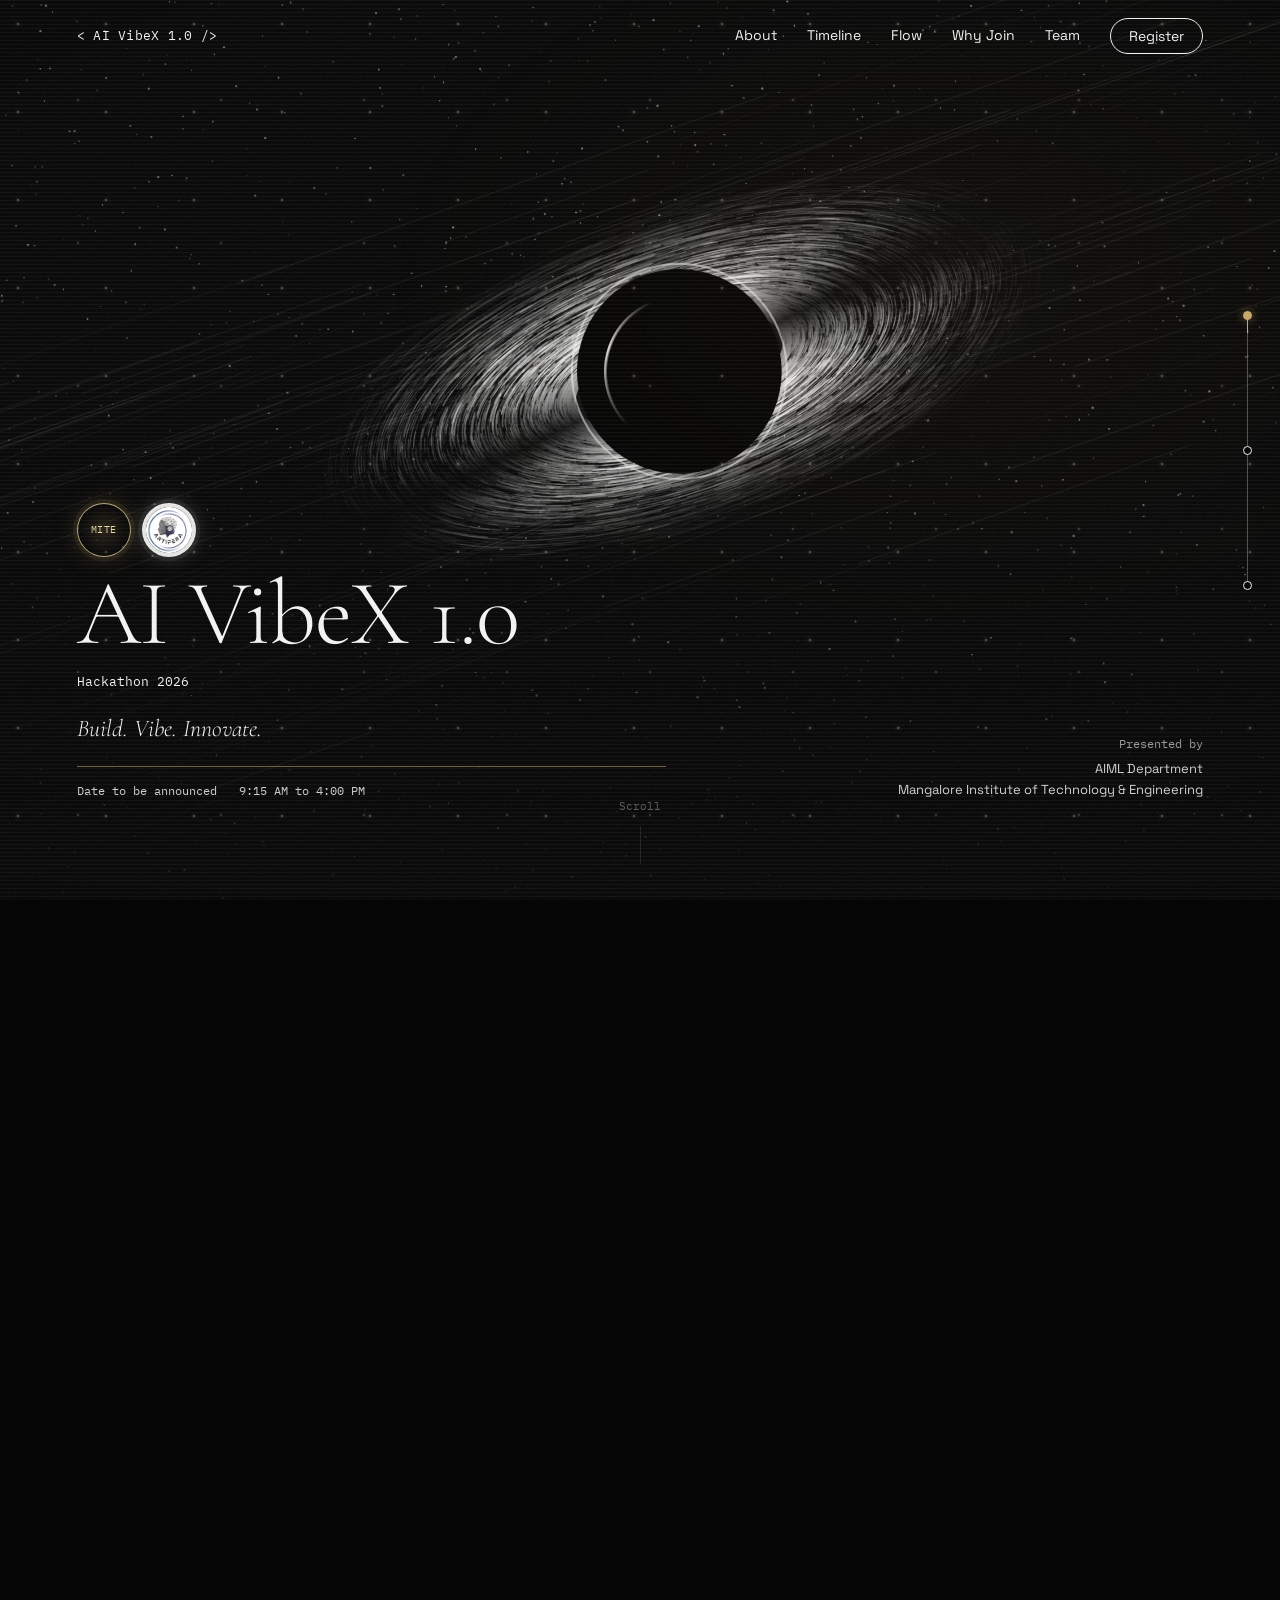
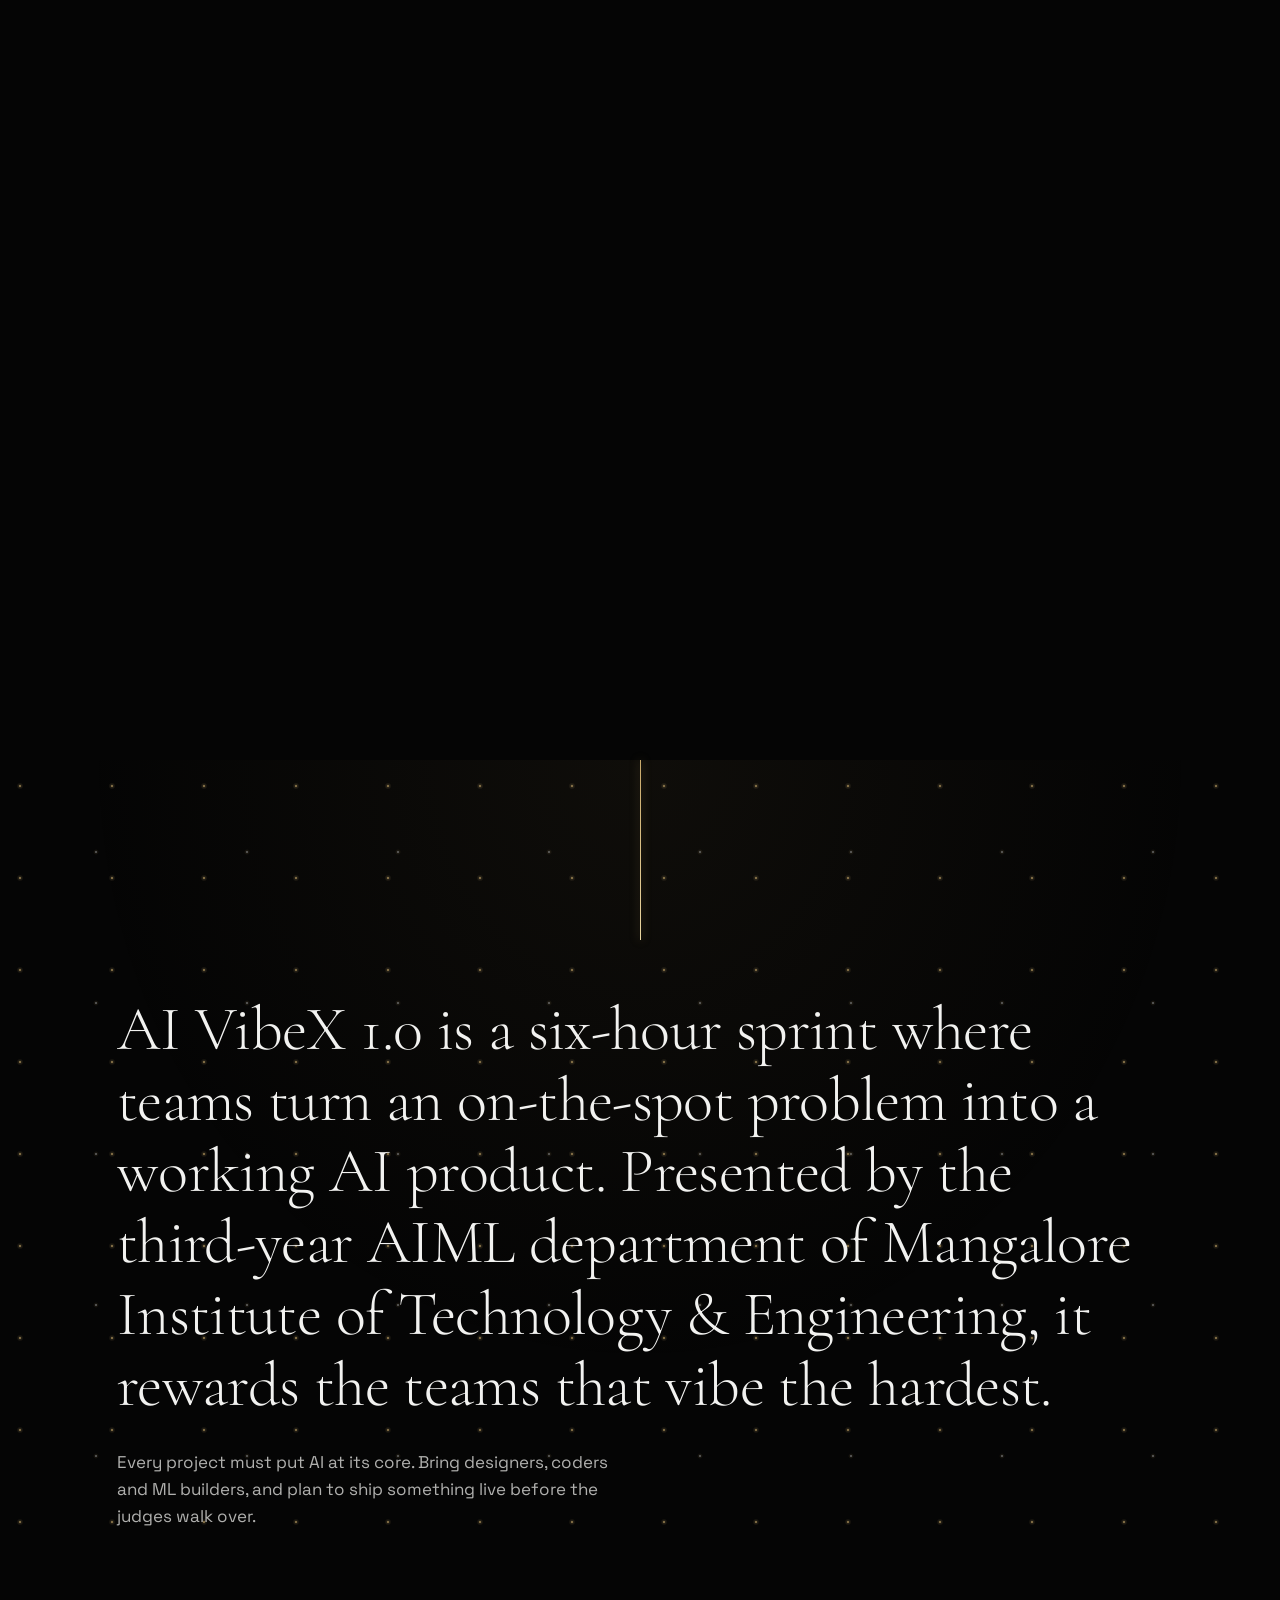
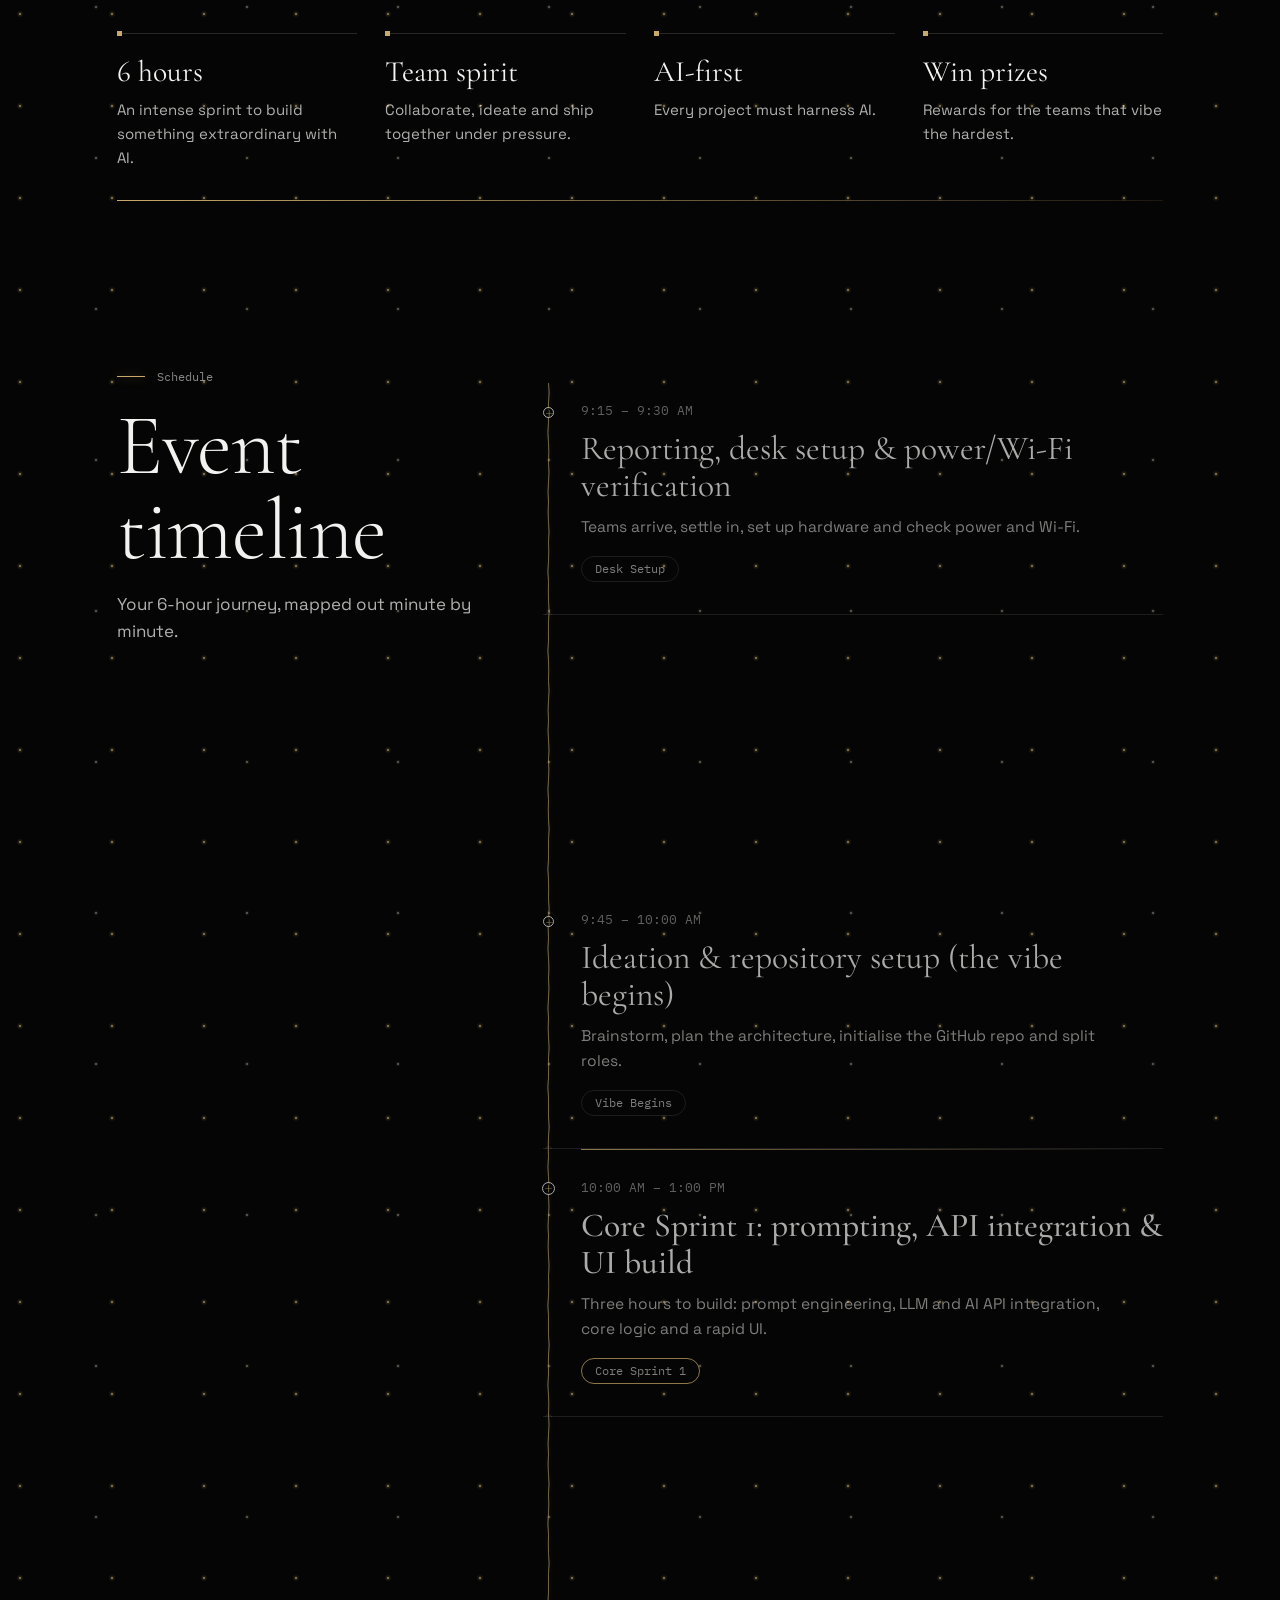
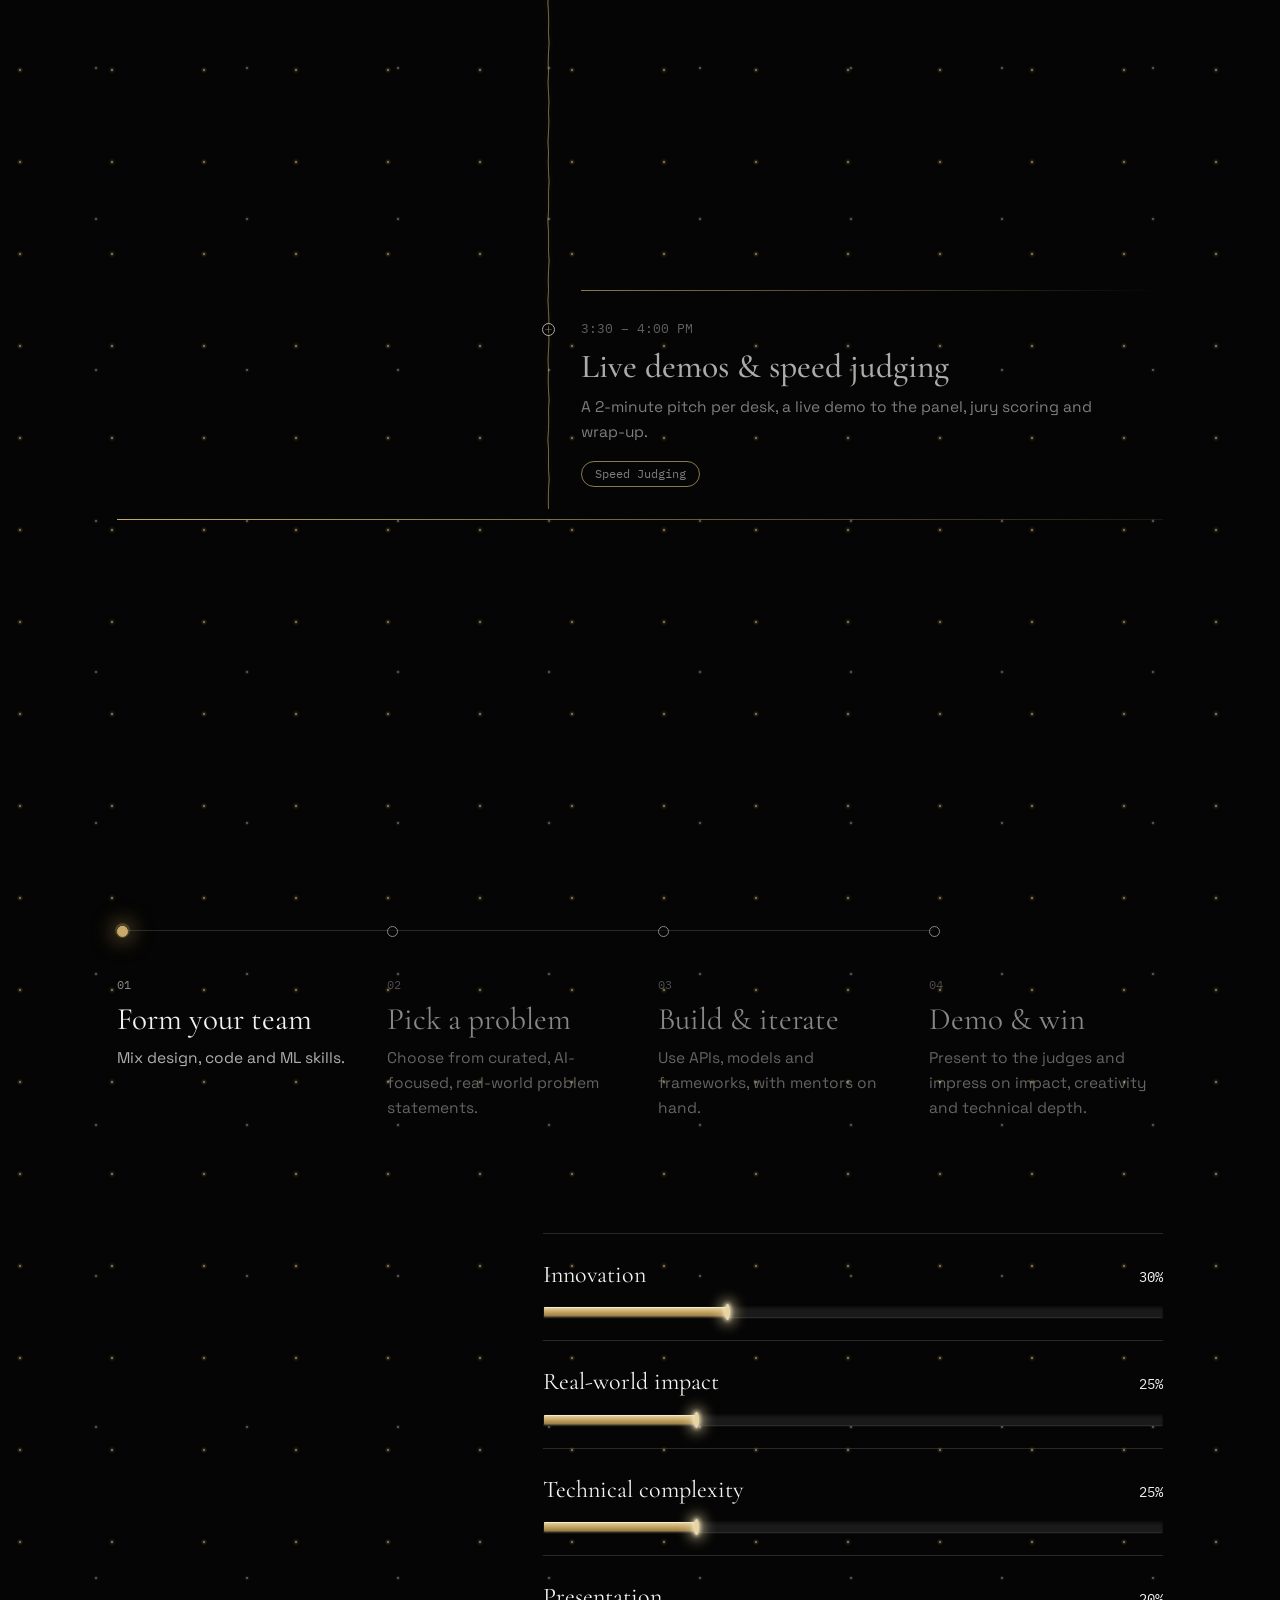
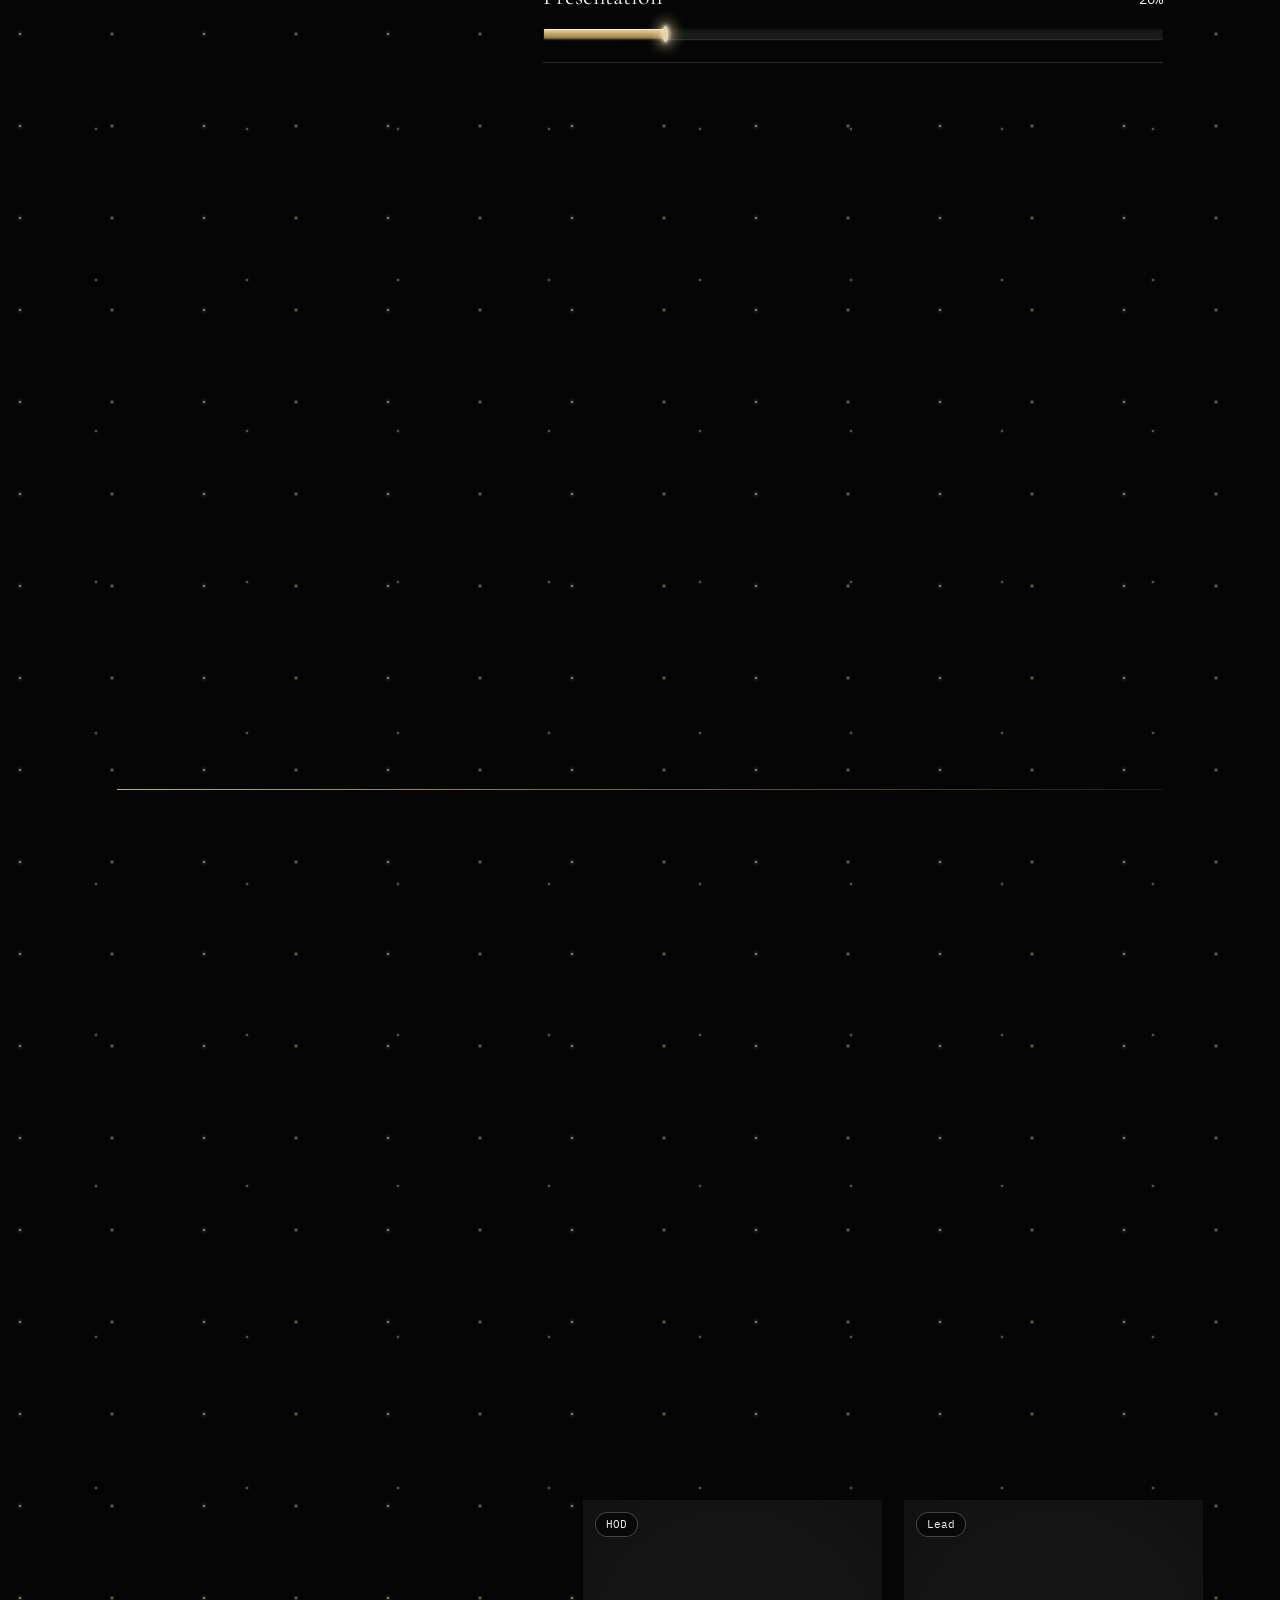
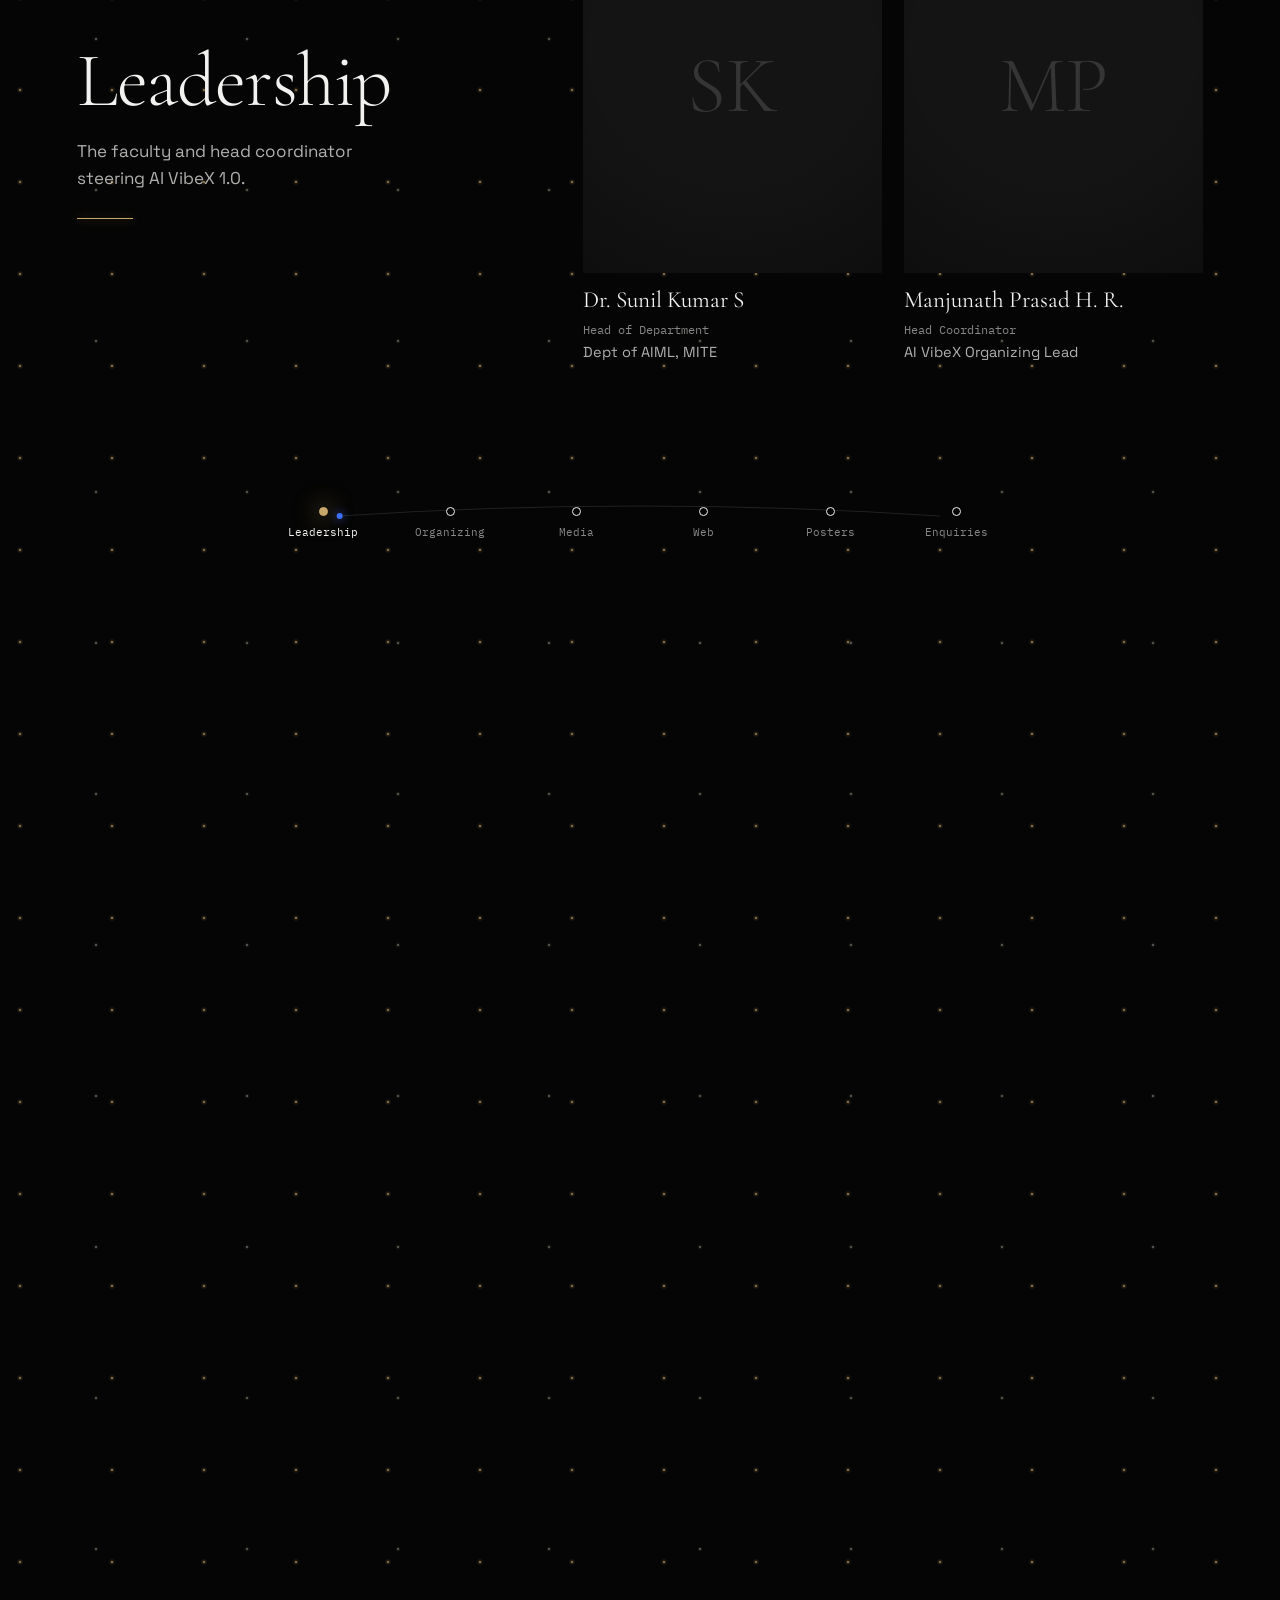
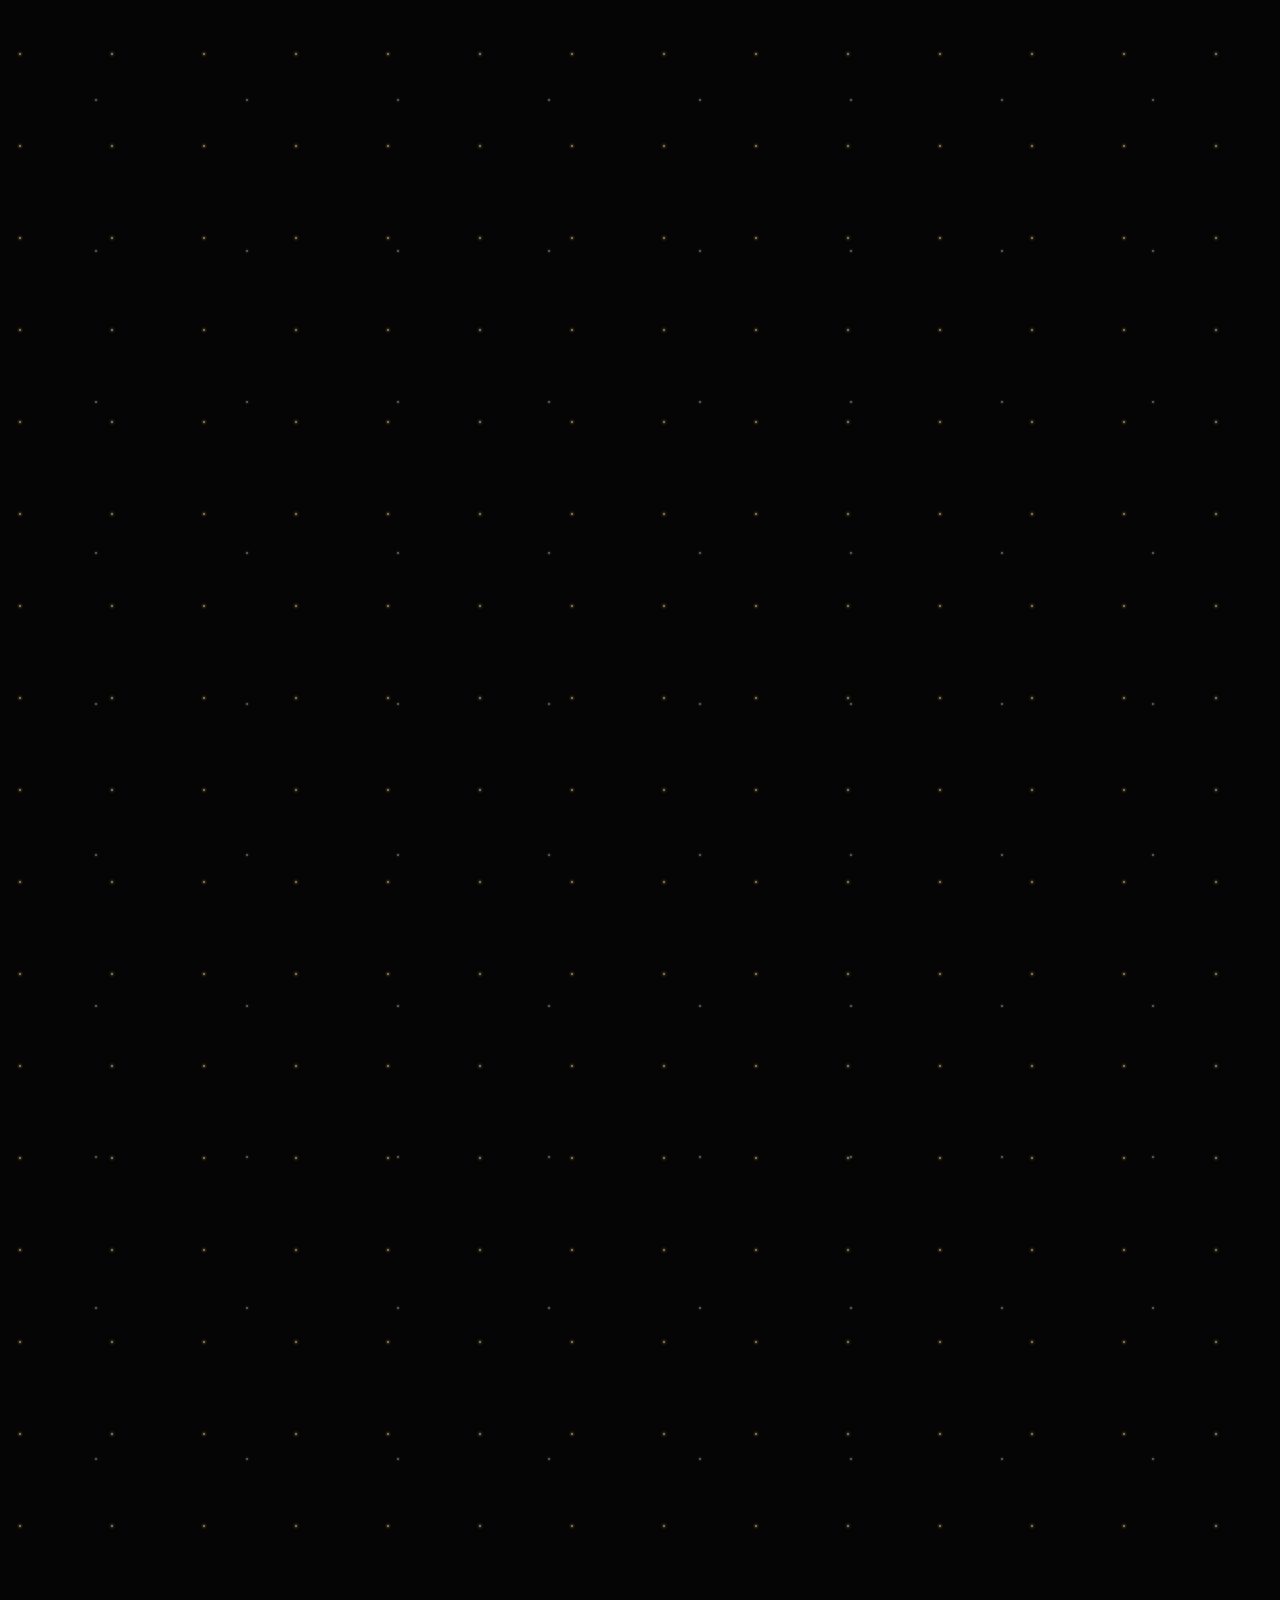
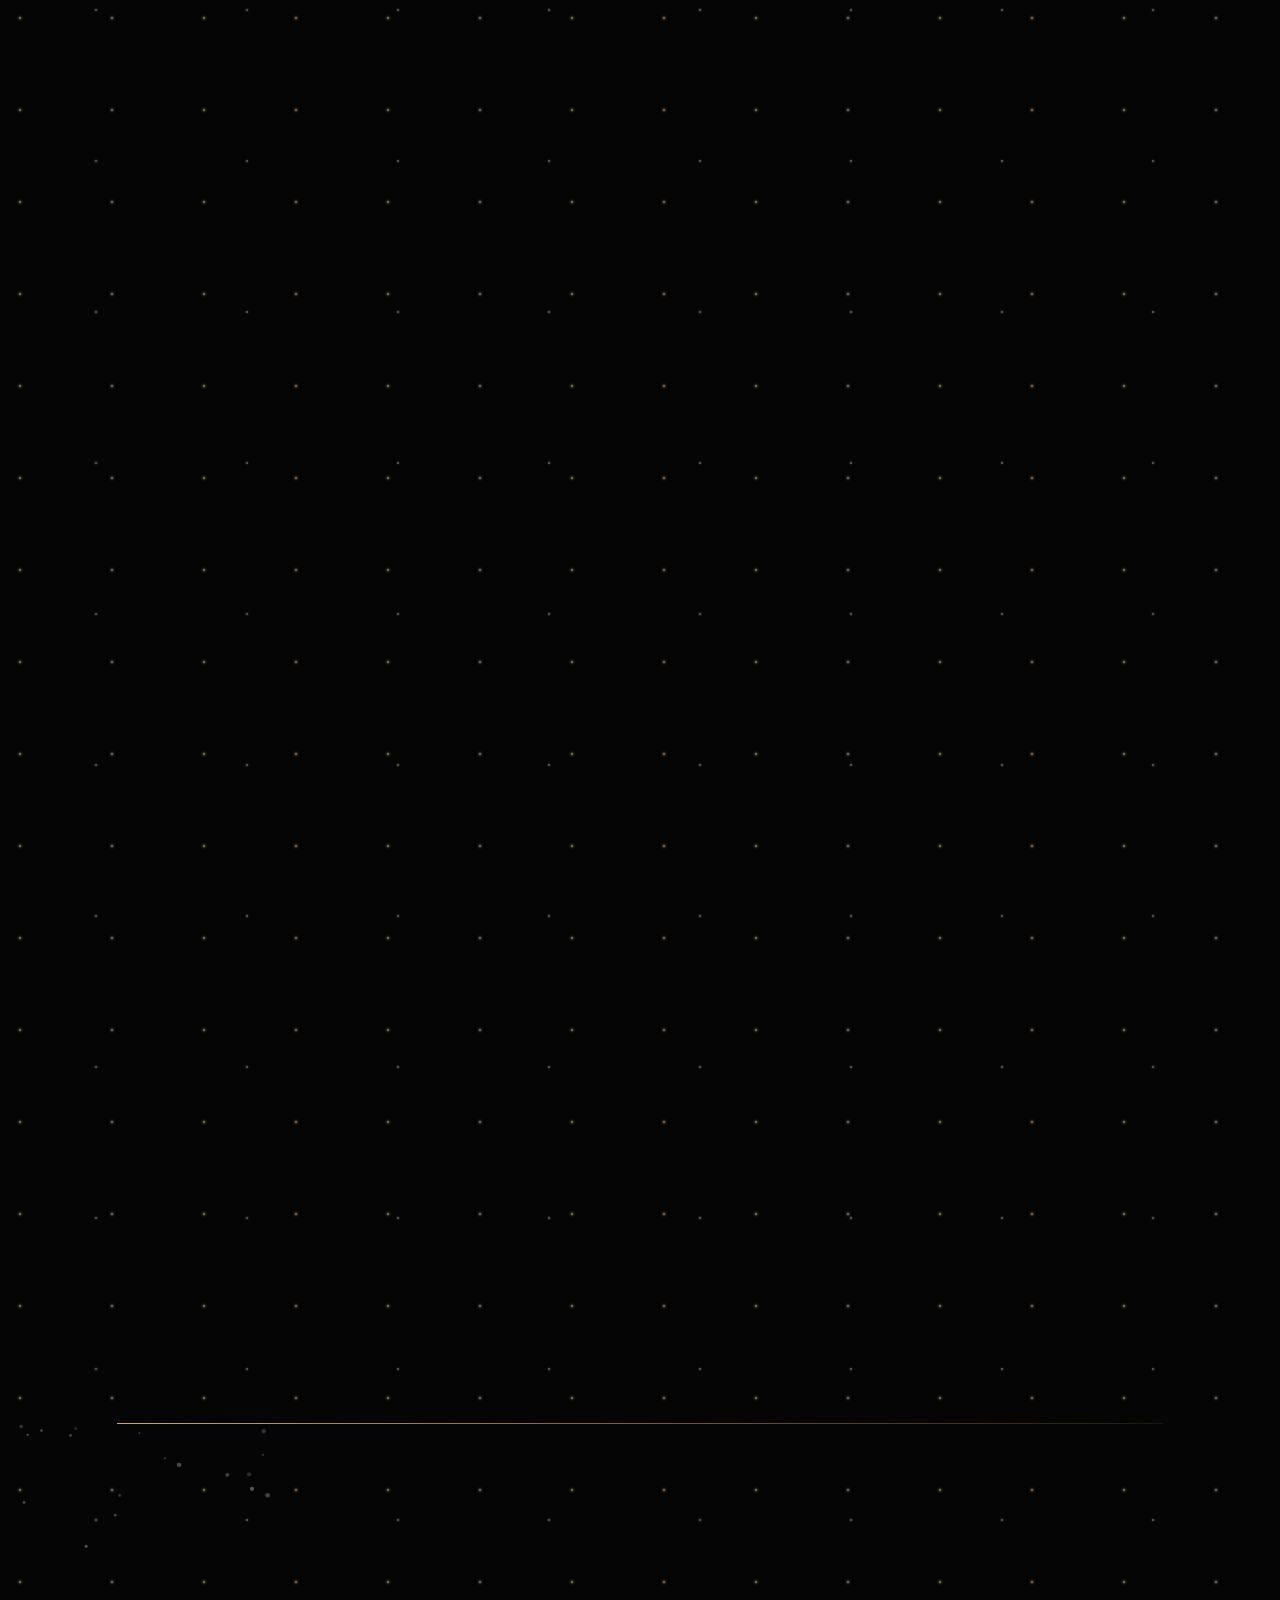
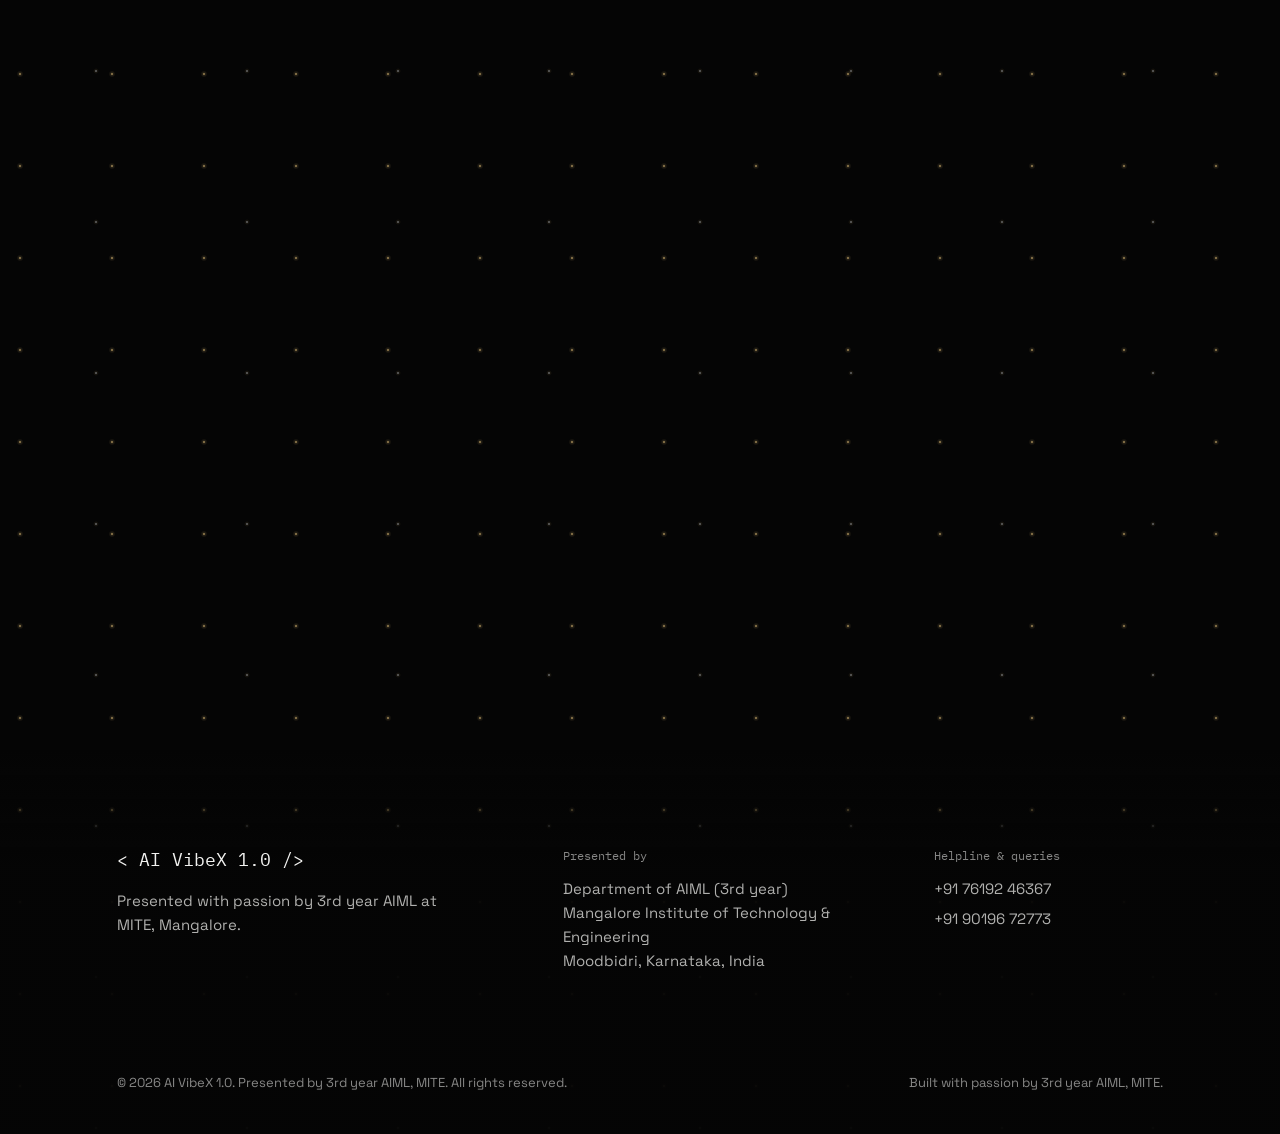
